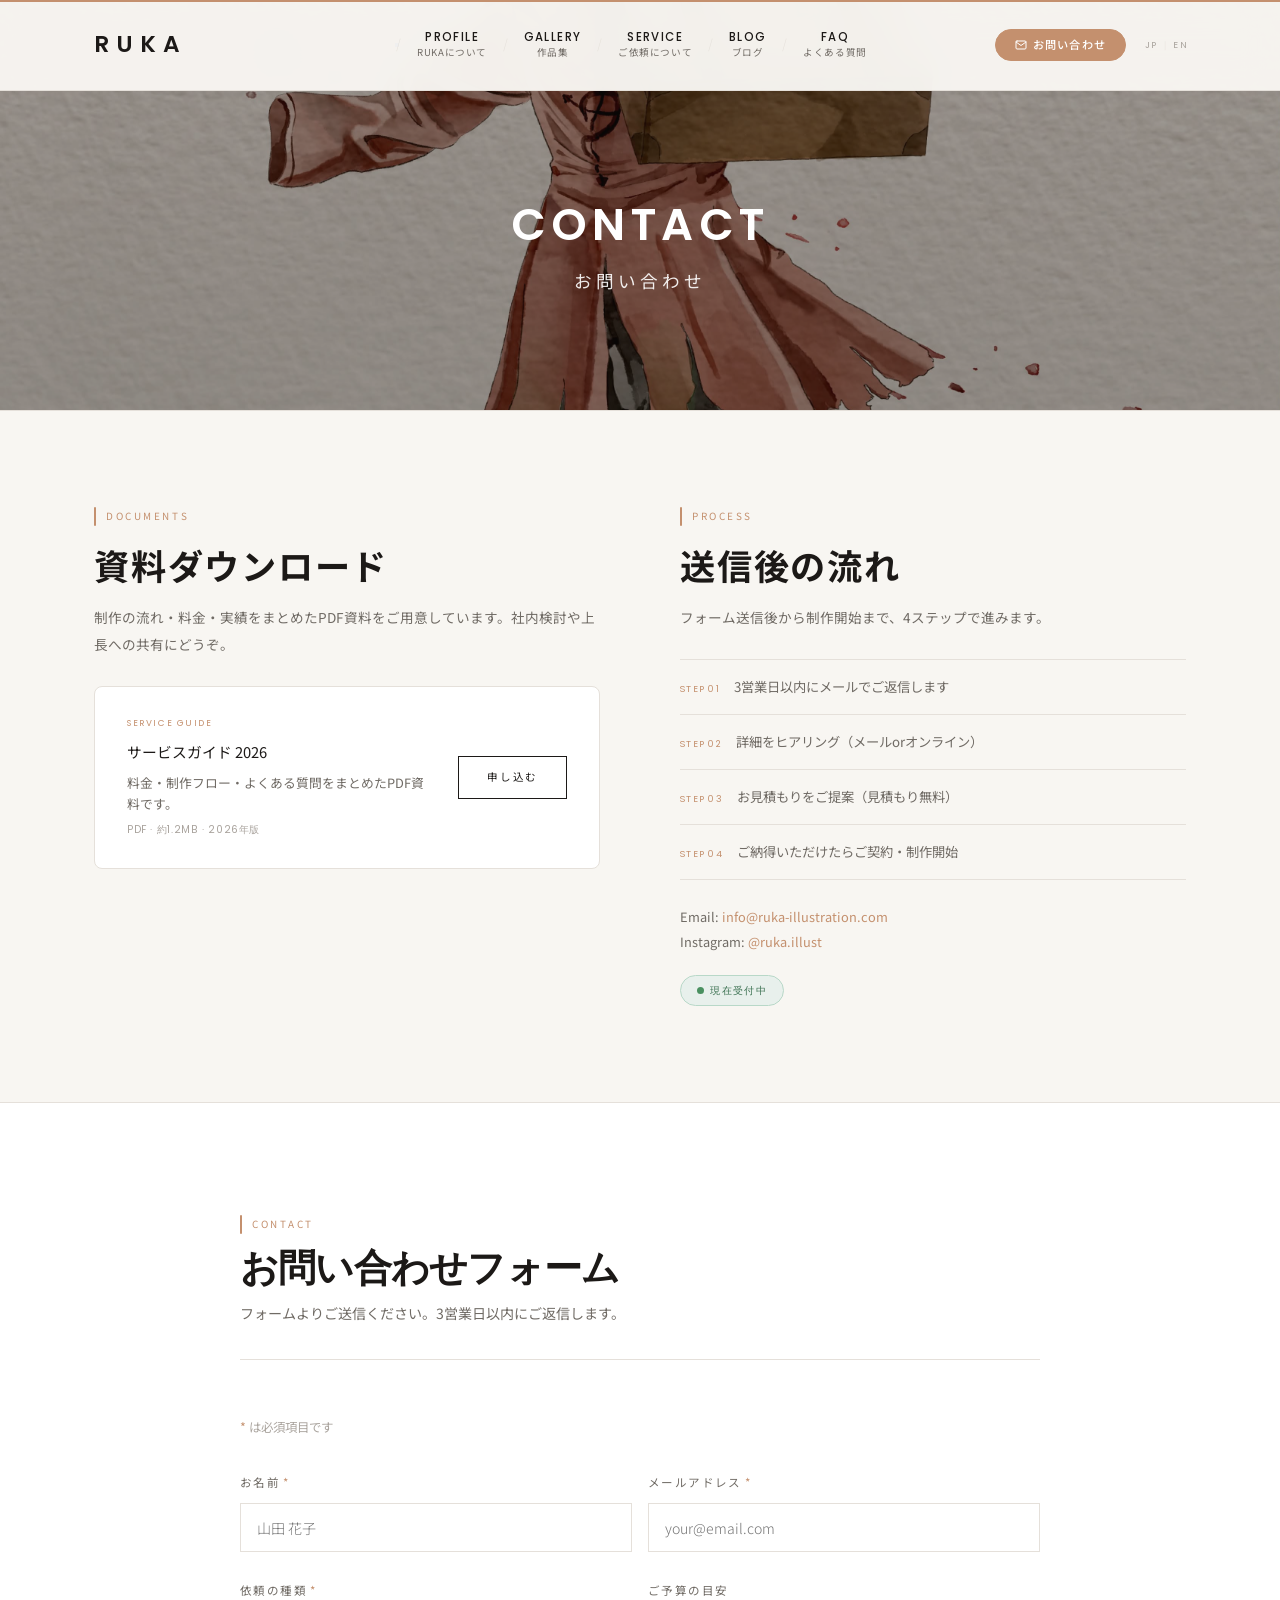
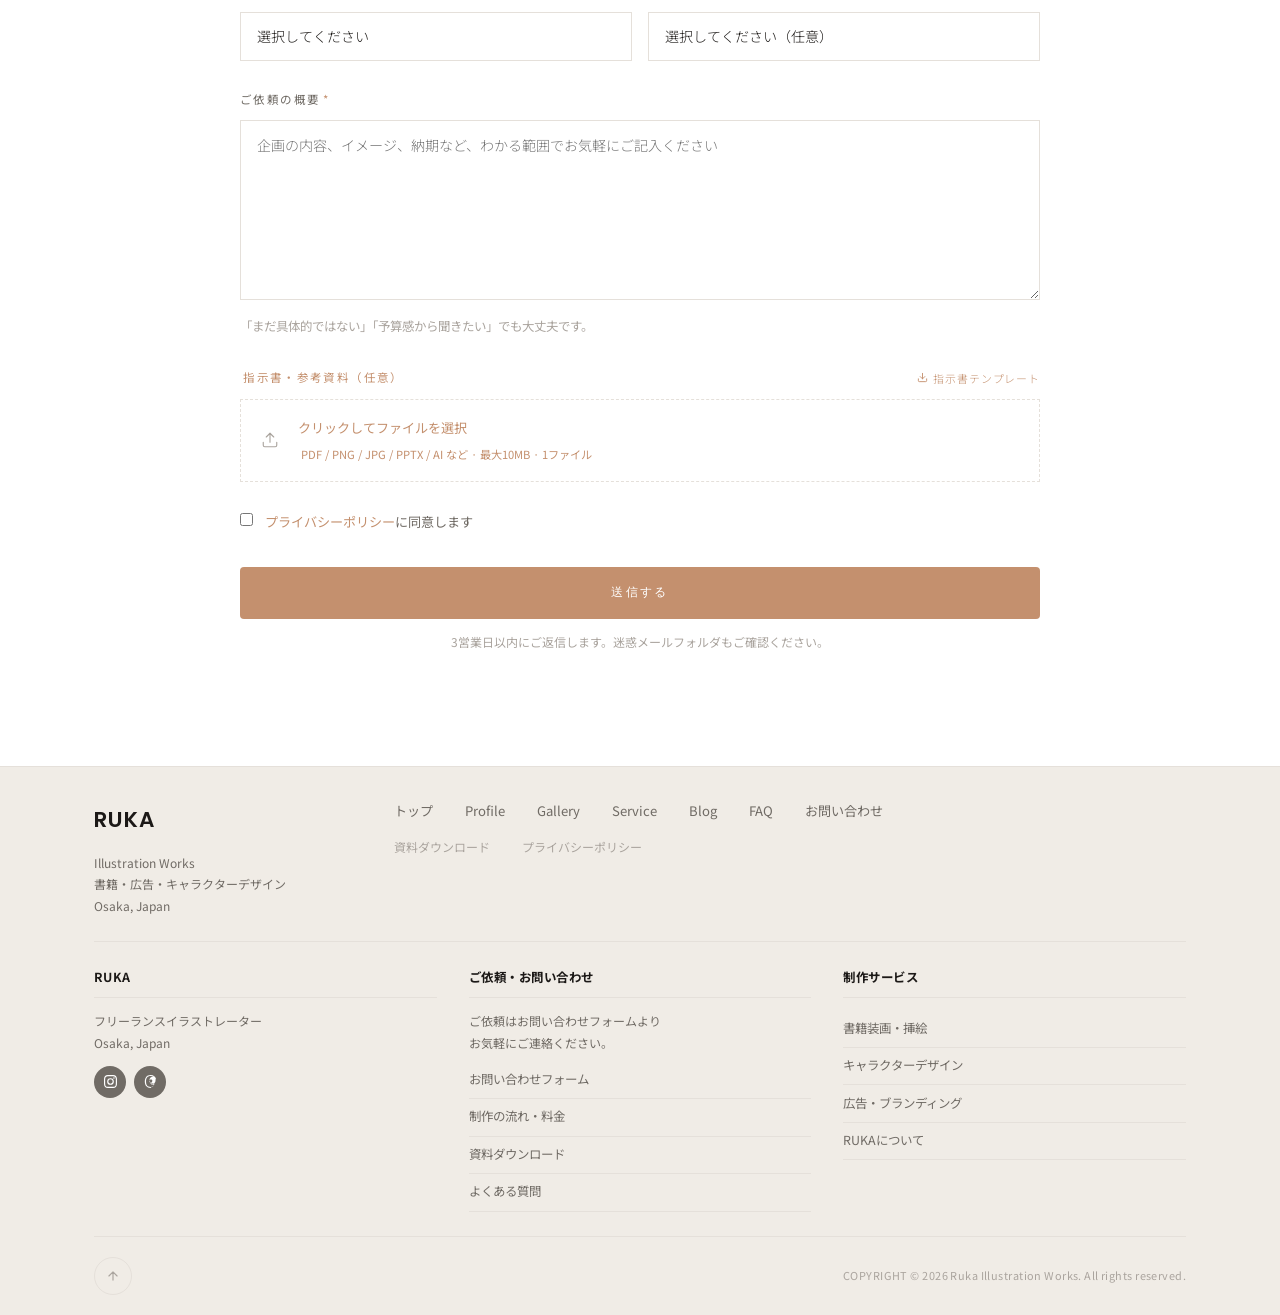
==== contact.html @ 796aa5f4 "first commit" ====
<!DOCTYPE html>
<html lang="ja">
<head>
  <meta charset="UTF-8">
  <meta name="viewport" content="width=device-width, initial-scale=1.0">
  <title>Contact — RUKA Illustration Works</title>
  <link rel="stylesheet" href="style.css">
  <style>
    /* ── Design flowthrough ── */
    .sec-deco-title {
      font-family: var(--font-ja);
      font-size: clamp(1.5rem, 2.8vw, 2.2rem);
      font-weight: 700;
      letter-spacing: .05em;
      line-height: 1.3;
      margin: .6rem 0 1rem;
    }

    /* ── Mid section ── */
    .contact-sub {
      background: var(--bg-soft);
      padding: 6rem 0;
      border-top: 1px solid var(--border);
      border-bottom: 1px solid var(--border);
    }
    .contact-sub-grid {
      display: grid;
      grid-template-columns: 1fr 1fr;
      gap: 5rem;
    }
    .contact-sub-h2 {
      font-family: 'Poppins', sans-serif;
      font-size: clamp(1.8rem, 3vw, 2.6rem);
      font-weight: 700;
      color: var(--ink);
      line-height: .95;
      letter-spacing: -.02em;
      margin: .6rem 0 1rem;
    }
    .contact-sub-lead { font-size: .85rem; color: var(--ink2); line-height: 2; }

    /* download card */
    .cdl-card {
      border: 1px solid var(--border);
      background: var(--bg);
      padding: 1.75rem 2rem;
      margin-top: 1.75rem;
      display: flex;
      justify-content: space-between;
      align-items: center;
      gap: 2rem;
      border-radius: 8px;
      transition: box-shadow .3s;
    }
    .cdl-card:hover { box-shadow: 0 6px 24px rgba(0,0,0,.06); }
    .cdl-label  { font-family: 'Poppins', sans-serif; font-size: .55rem; letter-spacing: .18em; text-transform: uppercase; color: var(--accent); margin-bottom: .4rem; }
    .cdl-title  { font-size: .92rem; font-weight: 400; color: var(--ink); margin-bottom: .35rem; }
    .cdl-desc   { font-size: .8rem;  color: var(--ink2); line-height: 1.7; }
    .cdl-meta   { font-family: 'Poppins', sans-serif; font-size: .65rem; color: var(--ink3); margin-top: .3rem; letter-spacing: .06em; }

    /* steps */
    .contact-steps { list-style: none; margin-top: 1.75rem; }
    .contact-steps li {
      display: flex;
      align-items: baseline;
      gap: .85rem;
      padding: .9rem 0;
      border-bottom: 1px solid var(--border);
      font-size: .83rem;
      color: var(--ink2);
    }
    .contact-steps li:first-child { border-top: 1px solid var(--border); }
    .cs-step-n {
      font-family: 'Poppins', sans-serif;
      font-size: .58rem;
      letter-spacing: .14em;
      text-transform: uppercase;
      color: var(--accent);
      flex-shrink: 0;
    }
    .contact-sub-info { font-size: .8rem; color: var(--ink2); line-height: 2; margin-top: 1.5rem; }
    .contact-sub-info a { color: var(--accent); }

    /* status badge */
    .status-open {
      display: inline-flex;
      align-items: center;
      gap: .4rem;
      font-family: 'Poppins', sans-serif;
      font-size: .6rem;
      letter-spacing: .14em;
      text-transform: uppercase;
      padding: .35rem 1rem;
      background: #e8f0ec;
      color: #3a7050;
      border: 1px solid #b8d8c8;
      border-radius: 2rem;
      margin-top: 1.25rem;
    }
    .status-dot {
      width: 7px; height: 7px; border-radius: 50%;
      background: #4a9060; animation: pulse 2s infinite;
    }
    @keyframes pulse { 0%,100% { opacity: 1; } 50% { opacity: .4; } }

    /* ── Form section ── */
    .sec-contact { padding: 7rem 0; }
    .contact-form-head {
      margin: 0 auto 3.5rem;
      padding-bottom: 2rem;
      border-bottom: 1px solid var(--border);
      max-width: 800px;
    }
    .contact-form-head h2 {
      font-family: 'Poppins', sans-serif;
      font-size: clamp(1.8rem, 3vw, 2.6rem);
      font-weight: 700;
      letter-spacing: -.02em;
      line-height: .95;
      margin: .6rem 0 .75rem;
    }
    .contact-form-head p { font-size: .88rem; color: var(--ink2); line-height: 2; }
    .contact-form-body   { max-width: 800px; margin: 0 auto; }

    /* form section dividers */
    .form-section-head {
      display: flex;
      align-items: baseline;
      gap: 1rem;
      margin: 3rem 0 2rem;
      padding-bottom: .75rem;
      border-bottom: 1px solid var(--border);
    }
    .form-section-head:first-of-type { margin-top: 0; }
    .form-section-num   { font-family: 'Poppins', sans-serif; font-size: 1.4rem; font-weight: 700; color: var(--border); line-height: 1; letter-spacing: -.02em; }
    .form-section-title { font-size: .88rem; font-weight: 400; color: var(--ink); }

    /* checkboxes */
    .form-checks { display: flex; flex-direction: column; gap: .5rem; margin-top: .25rem; }
    .form-check-item {
      display: flex; align-items: center; gap: .65rem;
      font-size: .85rem; color: var(--ink2); cursor: pointer;
    }
    .form-check-item input { accent-color: var(--accent); cursor: pointer; flex-shrink: 0; }

    /* input + suffix */
    .input-with-suffix { display: flex; align-items: center; gap: .75rem; }
    .input-with-suffix input { flex: 1; }
    .suffix { font-size: .85rem; color: var(--ink2); flex-shrink: 0; }

    /* agreement box */
    .form-agreement {
      border: 1px solid var(--border);
      background: var(--bg-soft);
      border-radius: 8px;
      padding: 1.75rem 2rem;
      font-size: .83rem;
      color: var(--ink2);
      line-height: 2;
      margin-bottom: 1.5rem;
    }
    .form-agreement p + p { margin-top: .75rem; }
    .form-agreement strong { color: var(--ink); font-weight: 400; }
    .form-agreement a { color: var(--accent); text-decoration: underline; }
    .form-agreement hr { border: none; border-top: 1px solid var(--border); margin: 1.25rem 0; }

    /* form controls */
    .form-hint { font-size: .78rem; color: var(--ink3); margin-bottom: 2rem; }
    .form-hint span { color: var(--accent); }
    .form-row { display: grid; grid-template-columns: 1fr 1fr; gap: 1rem; }
    .form-check {
      display: flex; align-items: flex-start; gap: .75rem;
      font-size: .82rem; color: var(--ink2); margin-bottom: 2rem;
    }
    .form-check input { margin-top: 3px; accent-color: var(--accent); cursor: pointer; }
    .form-check a { color: var(--accent); }
    .submit-btn {
      width: 100%; padding: 1.1rem;
      background: var(--accent); color: #fff;
      border: none; font-family: 'Poppins', sans-serif;
      font-size: .72rem; letter-spacing: .2em;
      text-transform: uppercase; cursor: pointer;
      border-radius: 4px;
      transition: background .2s;
    }
    .submit-btn:hover { background: var(--accent-dk); }
    .submit-note { text-align: center; font-size: .75rem; color: var(--ink3); margin-top: .75rem; }

    /* file upload */
    .form-group .file-upload-zone {
      display: flex;
      flex-direction: row;
      align-items: center;
      gap: 1rem;
      border: 1.5px dashed var(--border);
      padding: 1rem 1.25rem;
      cursor: pointer;
      transition: border-color .2s, background .2s;
      font-size: .82rem;
      letter-spacing: 0;
      text-transform: none;
      color: var(--ink2);
      margin-bottom: 0;
    }
    .form-group .file-upload-zone:hover { border-color: var(--accent); background: var(--accent-bg); }
    .file-upload-zone svg { color: var(--ink3); flex-shrink: 0; transition: color .2s; }
    .form-group .file-upload-zone:hover svg { color: var(--accent); }
    .file-upload-zone strong { color: var(--accent); font-weight: 400; }
    .file-upload-zone-text { display: flex; flex-direction: column; gap: .2rem; }
    .file-upload-hint { font-size: .7rem; color: var(--ink3); }
    .file-upload-name { font-size: .75rem; color: var(--ink2); margin-top: .4rem; display: none; padding-left: .25rem; }
    .success-msg {
      display: none; margin-top: 1.5rem; padding: 2rem;
      background: #e8f0ec; border: 1px solid #b8d8c8;
      color: #3a6a50; font-size: .9rem; text-align: center; line-height: 1.9;
    }
    .success-msg strong { display: block; font-size: 1.05rem; margin-bottom: .5rem; }

    @media (max-width: 900px) {
      .contact-sub-grid { grid-template-columns: 1fr; gap: 4rem; }
    }
    @media (max-width: 560px) {
      .form-row  { grid-template-columns: 1fr; }
      .cdl-card  { flex-direction: column; align-items: flex-start; }
    }

    /* ── Confirm Modal ── */
    .confirm-overlay {
      display: none;
      position: fixed;
      inset: 0;
      background: rgba(28,25,23,.6);
      z-index: 500;
      backdrop-filter: blur(4px);
      -webkit-backdrop-filter: blur(4px);
      align-items: center;
      justify-content: center;
      padding: 1.5rem;
    }
    .confirm-overlay.open { display: flex; }
    .confirm-modal {
      background: var(--bg);
      max-width: 520px;
      width: 100%;
      border-radius: 10px;
      padding: 2.5rem;
      max-height: 90vh;
      overflow-y: auto;
    }
    .confirm-modal-eyebrow {
      font-family: 'Poppins', sans-serif;
      font-size: .55rem;
      letter-spacing: .2em;
      text-transform: uppercase;
      color: var(--accent);
      display: block;
      margin-bottom: .4rem;
    }
    .confirm-modal-title {
      font-size: 1.1rem;
      font-weight: 600;
      color: var(--ink);
      margin-bottom: 1.5rem;
      padding-bottom: 1.25rem;
      border-bottom: 1px solid var(--border);
    }
    .confirm-rows { list-style: none; margin-bottom: 2rem; }
    .confirm-row {
      display: grid;
      grid-template-columns: 110px 1fr;
      gap: 1rem;
      padding: .7rem 0;
      border-bottom: 1px solid var(--border);
      font-size: .83rem;
    }
    .confirm-row:first-child { border-top: 1px solid var(--border); }
    .confirm-row-label { color: var(--ink3); font-size: .72rem; padding-top: .1rem; }
    .confirm-row-value { color: var(--ink); line-height: 1.75; word-break: break-all; }
    .confirm-btns { display: grid; grid-template-columns: 1fr 2fr; gap: .75rem; }
    .confirm-btn-back {
      padding: .9rem;
      border: 1px solid var(--border);
      background: transparent;
      font-family: 'Poppins', sans-serif;
      font-size: .65rem;
      letter-spacing: .14em;
      text-transform: uppercase;
      color: var(--ink2);
      cursor: pointer;
      border-radius: 4px;
      transition: border-color .2s, color .2s;
    }
    .confirm-btn-back:hover { border-color: var(--ink); color: var(--ink); }
    .confirm-btn-send {
      padding: .9rem;
      background: var(--accent);
      border: none;
      font-family: 'Poppins', sans-serif;
      font-size: .65rem;
      letter-spacing: .2em;
      text-transform: uppercase;
      color: #fff;
      cursor: pointer;
      border-radius: 4px;
      transition: background .2s;
    }
    .confirm-btn-send:hover { background: var(--accent-dk); }
  </style>
</head>
<body>

<header>
  <div class="wrap">
    <a href="index.html" class="logo">RUKA</a>
    <nav id="nav">
      <a href="profile.html"><span class="nav-en">Profile</span><span class="nav-ja">RUKAについて</span></a>
      <a href="gallery.html"><span class="nav-en">Gallery</span><span class="nav-ja">作品集</span></a>
      <a href="service.html"><span class="nav-en">Service</span><span class="nav-ja">ご依頼について</span></a>
      <a href="news.html"><span class="nav-en">Blog</span><span class="nav-ja">ブログ</span></a>
      <a href="faq.html"><span class="nav-en">FAQ</span><span class="nav-ja">よくある質問</span></a>
      <div class="nav-lang">
        <button class="lang-sw-btn" data-lang="ja">JP</button>
        <span class="lang-sw-sep">|</span>
        <button class="lang-sw-btn" data-lang="en">EN</button>
      </div>
      <div class="nav-cta-wrap">
        <a href="contact.html" class="header-cta-btn header-cta-btn--fill"><svg width="14" height="14" viewBox="0 0 24 24" fill="none" stroke="currentColor" stroke-width="2" stroke-linecap="round" stroke-linejoin="round"><path d="M4 4h16c1.1 0 2 .9 2 2v12c0 1.1-.9 2-2 2H4c-1.1 0-2-.9-2-2V6c0-1.1.9-2 2-2z"/><polyline points="22,6 12,13 2,6"/></svg>お問い合わせ</a>
      </div>
    </nav>
    <div class="header-cta">
      <a href="contact.html" class="header-cta-btn header-cta-btn--fill"><svg width="12" height="12" viewBox="0 0 24 24" fill="none" stroke="currentColor" stroke-width="2" stroke-linecap="round" stroke-linejoin="round"><path d="M4 4h16c1.1 0 2 .9 2 2v12c0 1.1-.9 2-2 2H4c-1.1 0-2-.9-2-2V6c0-1.1.9-2 2-2z"/><polyline points="22,6 12,13 2,6"/></svg>お問い合わせ</a>
    </div>
    <div class="lang-sw">
      <button class="lang-sw-btn" data-lang="ja">JP</button>
      <span class="lang-sw-sep">|</span>
      <button class="lang-sw-btn" data-lang="en">EN</button>
    </div>
    <button class="menu-btn" id="menuBtn" aria-label="メニューを開く">
      <span></span><span></span><span></span>
    </button>
  </div>
</header>

<div class="page-hero">
  <img class="page-hero-bg" src="images/hagaren.jpg" alt="">
  <div class="wrap">
    <h1 class="mv-en">Contact</h1>
    <p class="mv-ja">お問い合わせ</p>
  </div>
</div>


<!-- Dark: Download + Steps -->
<section class="contact-sub">
  <div class="wrap">
    <div class="contact-sub-grid">

      <div>
        <span class="eyebrow">Documents</span>
        <h2 class="sec-deco-title">資料ダウンロード</h2>
        <p class="contact-sub-lead">制作の流れ・料金・実績をまとめたPDF資料をご用意しています。社内検討や上長への共有にどうぞ。</p>
        <div class="cdl-card">
          <div>
            <p class="cdl-label">Service Guide</p>
            <p class="cdl-title">サービスガイド 2026</p>
            <p class="cdl-desc">料金・制作フロー・よくある質問をまとめたPDF資料です。</p>
            <p class="cdl-meta">PDF · 約1.2MB · 2026年版</p>
          </div>
          <a href="download.html" class="btn btn-sm" style="white-space:nowrap;flex-shrink:0;">申し込む</a>
        </div>
      </div>

      <div>
        <span class="eyebrow">Process</span>
        <h2 class="sec-deco-title">送信後の流れ</h2>
        <p class="contact-sub-lead">フォーム送信後から制作開始まで、4ステップで進みます。</p>
        <ul class="contact-steps">
          <li><span class="cs-step-n">Step 01</span>3営業日以内にメールでご返信します</li>
          <li><span class="cs-step-n">Step 02</span>詳細をヒアリング（メールorオンライン）</li>
          <li><span class="cs-step-n">Step 03</span>お見積もりをご提案（見積もり無料）</li>
          <li><span class="cs-step-n">Step 04</span>ご納得いただけたらご契約・制作開始</li>
        </ul>
        <p class="contact-sub-info">
          Email: <a href="mailto:info@ruka-illustration.com">info@ruka-illustration.com</a><br>
          Instagram: <a href="#">@ruka.illust</a>
        </p>
        <span class="status-open"><span class="status-dot"></span>現在受付中</span>
      </div>

    </div>
  </div>
</section>

<!-- Form -->
<section class="sec-contact" id="contact-form">
  <div class="wrap">
    <div class="contact-form-head">
      <span class="eyebrow">Contact</span>
      <h2 class="sec-deco-title">お問い合わせフォーム</h2>
      <p>フォームよりご送信ください。3営業日以内にご返信します。</p>
    </div>
    <form id="contactForm" class="contact-form-body">

      <p class="form-hint"><span>*</span> は必須項目です</p>

      <div class="form-row">
        <div class="form-group">
          <label>お名前<span>*</span></label>
          <input type="text" placeholder="山田 花子" required>
        </div>
        <div class="form-group">
          <label>メールアドレス<span>*</span></label>
          <input type="email" placeholder="your@email.com" required>
        </div>
      </div>

      <div class="form-row">
        <div class="form-group">
          <label>依頼の種類<span>*</span></label>
          <select required>
            <option value="">選択してください</option>
            <option>書籍装画・挿絵</option>
            <option>キャラクターデザイン</option>
            <option>広告・ブランディングイラスト</option>
            <option>Webイラスト・バナー</option>
            <option>パッケージ・グッズ</option>
            <option>その他・まだ決まっていない</option>
          </select>
        </div>
        <div class="form-group">
          <label>ご予算の目安</label>
          <select>
            <option value="">選択してください（任意）</option>
            <option>3万円未満</option>
            <option>3〜5万円</option>
            <option>5〜10万円</option>
            <option>10〜30万円</option>
            <option>30万円以上</option>
            <option>未定・相談したい</option>
          </select>
        </div>
      </div>

      <div class="form-group">
        <label>ご依頼の概要<span>*</span></label>
        <textarea placeholder="企画の内容、イメージ、納期など、わかる範囲でお気軽にご記入ください" required style="min-height:180px;"></textarea>
        <p class="form-note">「まだ具体的ではない」「予算感から聞きたい」でも大丈夫です。</p>
      </div>

      <div class="form-group">
        <label style="display:flex;align-items:center;justify-content:space-between;gap:1rem;">
          <span>指示書・参考資料（任意）</span>
          <a href="#" style="font-size:.68rem;letter-spacing:.08em;color:var(--accent);text-transform:none;font-weight:300;white-space:nowrap;display:flex;align-items:center;gap:.3rem;">
            <svg width="11" height="11" viewBox="0 0 24 24" fill="none" stroke="currentColor" stroke-width="2" stroke-linecap="round" stroke-linejoin="round"><path d="M21 15v4a2 2 0 0 1-2 2H5a2 2 0 0 1-2-2v-4"/><polyline points="7 10 12 15 17 10"/><line x1="12" y1="15" x2="12" y2="3"/></svg>
            指示書テンプレート
          </a>
        </label>
        <label class="file-upload-zone" for="fileUpload">
          <svg width="18" height="18" viewBox="0 0 24 24" fill="none" stroke="currentColor" stroke-width="1.5" stroke-linecap="round" stroke-linejoin="round">
            <path d="M21 15v4a2 2 0 0 1-2 2H5a2 2 0 0 1-2-2v-4"/>
            <polyline points="17 8 12 3 7 8"/>
            <line x1="12" y1="3" x2="12" y2="15"/>
          </svg>
          <span class="file-upload-zone-text">
            <strong>クリックしてファイルを選択</strong>
            <span class="file-upload-hint">PDF / PNG / JPG / PPTX / AI など · 最大10MB · 1ファイル</span>
          </span>
          <input type="file" id="fileUpload" accept=".pdf,.png,.jpg,.jpeg,.pptx,.ppt,.docx,.doc,.ai,.zip" style="display:none;">
        </label>
        <p class="file-upload-name" id="fileUploadName"></p>
      </div>

      <div class="form-check">
        <input type="checkbox" id="agree" required>
        <label for="agree"><a href="privacy.html">プライバシーポリシー</a>に同意します</label>
      </div>

      <button type="submit" class="submit-btn">送信する</button>
      <p class="submit-note">3営業日以内にご返信します。迷惑メールフォルダもご確認ください。</p>

      <div class="success-msg" id="successMsg">
        <strong>お問い合わせありがとうございます！</strong>
        3営業日以内にご登録のメールアドレスへご返信いたします。<br>
        <span style="font-size:.78rem;color:#4a8060;">しばらくしても届かない場合は、迷惑メールフォルダをご確認ください。</span>
      </div>
    </form>
  </div>
</section>

<div class="confirm-overlay" id="confirmOverlay">
  <div class="confirm-modal">
    <span class="confirm-modal-eyebrow">Confirmation</span>
    <h3 class="confirm-modal-title">送信内容のご確認</h3>
    <ul class="confirm-rows">
      <li class="confirm-row"><span class="confirm-row-label">お名前</span><span class="confirm-row-value" id="cf-name"></span></li>
      <li class="confirm-row"><span class="confirm-row-label">メールアドレス</span><span class="confirm-row-value" id="cf-email"></span></li>
      <li class="confirm-row"><span class="confirm-row-label">依頼の種類</span><span class="confirm-row-value" id="cf-type"></span></li>
      <li class="confirm-row"><span class="confirm-row-label">ご予算</span><span class="confirm-row-value" id="cf-budget"></span></li>
      <li class="confirm-row"><span class="confirm-row-label">ご依頼の概要</span><span class="confirm-row-value" id="cf-message"></span></li>
      <li class="confirm-row"><span class="confirm-row-label">添付ファイル</span><span class="confirm-row-value" id="cf-file"></span></li>
    </ul>
    <div class="confirm-btns">
      <button class="confirm-btn-back" id="confirmBack">修正する</button>
      <button class="confirm-btn-send" id="confirmSend">この内容で送信する</button>
    </div>
  </div>
</div>

<footer>
  <div class="wrap">

    <div class="ft-top">
      <div>
        <a href="index.html" class="ft-logo-link">RUKA</a>
        <p class="ft-tagline">Illustration Works<br>書籍・広告・キャラクターデザイン<br>Osaka, Japan</p>
      </div>
      <div>
        <div class="ft-nav-links">
          <a href="index.html">トップ</a>
          <a href="profile.html">Profile</a>
          <a href="gallery.html">Gallery</a>
          <a href="service.html">Service</a>
          <a href="news.html">Blog</a>
          <a href="faq.html">FAQ</a>
          <a href="contact.html">お問い合わせ</a>
        </div>
        <div class="ft-sub-links">
          <a href="download.html">資料ダウンロード</a>
          <a href="privacy.html">プライバシーポリシー</a>
        </div>
      </div>
    </div>

    <hr class="ft-sep">

    <div class="ft-cols">

      <div>
        <p class="ft-col-name">RUKA</p>
        <p class="ft-col-info">フリーランスイラストレーター<br>Osaka, Japan</p>
        <div class="ft-sns-row">
          <a href="https://www.instagram.com/imagen_luca?igsh=OGRra2x5NGVub3J4&utm_source=qr" class="ft-sns-icon" aria-label="Instagram" target="_blank" rel="noopener"><svg width="13" height="13" viewBox="0 0 24 24" fill="currentColor"><path d="M12 2.163c3.204 0 3.584.012 4.85.07 3.252.148 4.771 1.691 4.919 4.919.058 1.265.069 1.645.069 4.849 0 3.205-.012 3.584-.069 4.849-.149 3.225-1.664 4.771-4.919 4.919-1.266.058-1.644.07-4.85.07-3.204 0-3.584-.012-4.849-.07-3.26-.149-4.771-1.699-4.919-4.92-.058-1.265-.07-1.644-.07-4.849 0-3.204.013-3.583.07-4.849.149-3.227 1.664-4.771 4.919-4.919 1.266-.057 1.645-.069 4.849-.069zM12 0C8.741 0 8.333.014 7.053.072 2.695.272.273 2.69.073 7.052.014 8.333 0 8.741 0 12c0 3.259.014 3.668.072 4.948.2 4.358 2.618 6.78 6.98 6.98C8.333 23.986 8.741 24 12 24c3.259 0 3.668-.014 4.948-.072 4.354-.2 6.782-2.618 6.979-6.98.059-1.28.073-1.689.073-4.948 0-3.259-.014-3.667-.072-4.947-.196-4.354-2.617-6.78-6.979-6.98C15.668.014 15.259 0 12 0zm0 5.838a6.162 6.162 0 1 0 0 12.324 6.162 6.162 0 0 0 0-12.324zM12 16a4 4 0 1 1 0-8 4 4 0 0 1 0 8zm6.406-11.845a1.44 1.44 0 1 0 0 2.881 1.44 1.44 0 0 0 0-2.881z"/></svg></a>
          <a href="https://www.threads.com/@imagen_luca?igshid=NTc4MTIwNjQ2YQ==" class="ft-sns-icon" aria-label="Threads" target="_blank" rel="noopener"><svg width="13" height="13" viewBox="0 0 24 24" fill="currentColor"><path d="M12.186 24h-.007c-3.581-.024-6.334-1.205-8.184-3.509C2.35 18.44 1.5 15.586 1.472 12.01v-.017c.03-3.579.879-6.43 2.525-8.482C5.845 1.205 8.6.024 12.18 0h.014c2.746.02 5.043.725 6.826 2.098 1.702 1.31 2.807 3.171 3.288 5.529l-2.498.368c-.79-3.971-3.277-5.996-7.617-6.006-2.915.015-5.084.925-6.45 2.706C4.48 6.094 3.76 8.499 3.737 11.99c.024 3.494.745 5.9 2.006 7.299 1.367 1.782 3.537 2.69 6.455 2.706 2.668-.012 4.52-.707 5.62-2.113.813-1.026 1.254-2.537 1.314-4.494a9.856 9.856 0 0 1-.65.032c-3.46 0-6.16-1.165-7.495-3.108-.753-1.08-1.057-2.4-.884-3.82.196-1.614.94-3.01 2.074-3.926 1.09-.882 2.483-1.297 4.044-1.2 1.877.12 3.34.965 4.22 2.398.69 1.124.99 2.635.89 4.494l-.005.091c-.042.966-.227 1.845-.555 2.62-.47 1.115-1.218 1.944-2.218 2.46-.56.29-1.17.467-1.82.525l-.022.002c-.172.015-.345.022-.52.022-1.71 0-3.234-.593-4.41-1.715.126 1.04.44 1.838.95 2.367.655.693 1.674 1.038 3.029 1.026.65-.006 1.22-.094 1.7-.26l.826 2.334c-.764.27-1.637.42-2.597.432zm.314-10.065c.144.023.285.034.42.034.51 0 .952-.152 1.316-.452.508-.419.837-1.068.978-1.932.101-.621.094-1.214-.022-1.715-.181-.779-.61-1.315-1.274-1.592a3.226 3.226 0 0 0-1.093-.196c-.85 0-1.567.275-2.076.796-.508.52-.793 1.265-.848 2.21-.06 1.003.184 1.828.706 2.39.484.52 1.197.813 2.057.857l-.164-.4z"/></svg></a>
        </div>
      </div>

      <div>
        <p class="ft-col-name">ご依頼・お問い合わせ</p>
        <p class="ft-col-info">ご依頼はお問い合わせフォームより<br>お気軽にご連絡ください。</p>
        <ul class="ft-col-links">
          <li><a href="contact.html">お問い合わせフォーム</a></li>
          <li><a href="service.html">制作の流れ・料金</a></li>
          <li><a href="download.html">資料ダウンロード</a></li>
          <li><a href="faq.html">よくある質問</a></li>
        </ul>
      </div>

      <div>
        <p class="ft-col-name">制作サービス</p>
        <ul class="ft-col-links">
          <li><a href="gallery.html">書籍装画・挿絵</a></li>
          <li><a href="gallery.html">キャラクターデザイン</a></li>
          <li><a href="gallery.html">広告・ブランディング</a></li>
          <li><a href="profile.html">RUKAについて</a></li>
        </ul>
      </div>

    </div>

    <div class="ft-bar">
      <a href="#" class="ft-back-top" aria-label="ページトップへ">
        <svg width="14" height="14" viewBox="0 0 24 24" fill="none" stroke="currentColor" stroke-width="2" stroke-linecap="round" stroke-linejoin="round"><path d="M12 19V5M5 12l7-7 7 7"/></svg>
      </a>
      <p class="ft-copy">COPYRIGHT © 2026 Ruka Illustration Works. All rights reserved.</p>
    </div>

  </div>
</footer>

<script>
  const btn = document.getElementById('menuBtn');
  const nav = document.getElementById('nav');
  const overlay = document.createElement('div');
  overlay.className = 'nav-overlay';
  document.body.appendChild(overlay);
  const closeBtn = document.createElement('button');
  closeBtn.className = 'nav-close-btn';
  closeBtn.setAttribute('aria-label', 'メニューを閉じる');
  closeBtn.innerHTML = '<span></span><span></span>';
  nav.prepend(closeBtn);
  function closeMenu() {
    btn.classList.remove('open');
    nav.classList.remove('open');
    overlay.classList.remove('open');
    document.body.style.overflow = '';
  }
  btn.addEventListener('click', () => {
    const isOpen = nav.classList.toggle('open');
    btn.classList.toggle('open', isOpen);
    overlay.classList.toggle('open', isOpen);
    document.body.style.overflow = isOpen ? 'hidden' : '';
  });
  overlay.addEventListener('click', closeMenu);
  closeBtn.addEventListener('click', closeMenu);


  // Scroll animation
  (function(){
    const SELS = [
      '.eyebrow', '.section-title', '.s-head',
      '.contact-sub-h2', '.work-cat', '.work-title', '.work-meta-row',
      '.works-grid > *', '.pickup-grid > *', '.latest-grid > *', '.posts-grid > *',
      '.visual-sub-grid > *', '.visual-main',
      '.card', '.blog-card', '.ex-card', '.cdl-card', '.pg-card', '.pg-card',
      '.step',
      'details',
      '.contact-sub-grid > div',
      '.contact-steps', '.contact-form-head', '.contact-form-body',
      '.detail-body section', '.data-table',
      '.ft-grid', '.cta-band', '.cta-inline',
      '.pagination-grid > *',
      '.sidebar-sec',
      '.faq-toc', '.faq-cat',
      '.featured-card', '.featured-body',
      '.about-photo', '.philosophy-grid', '.career-item',
      '.stats-strip', '.price-row', '.dl-card',
      '.blog-layout > *', '.blog-sidebar > *'
    ].join(',');
    const all = Array.from(document.querySelectorAll(SELS));
    const els = all.filter(el => !el.closest('.hero-full, .page-hero, .hero-scroll, .header-cta, header, .lang-sw'));
    els.forEach(el => el.classList.add('anim'));
    const io = new IntersectionObserver(entries => {
      entries.forEach(e => {
        if (e.isIntersecting) { e.target.classList.add('anim-in'); io.unobserve(e.target); }
      });
    }, { threshold: 0.07 });
    els.forEach(el => io.observe(el));
  })();

  document.getElementById('fileUpload').addEventListener('change', function() {
    const el = document.getElementById('fileUploadName');
    el.textContent = this.files[0] ? '選択済み: ' + this.files[0].name : '';
    el.style.display = this.files[0] ? 'block' : 'none';
  });

  // Confirmation modal
  (function() {
    const form     = document.getElementById('contactForm');
    const overlay  = document.getElementById('confirmOverlay');
    const btnBack  = document.getElementById('confirmBack');
    const btnSend  = document.getElementById('confirmSend');

    form.addEventListener('submit', function(e) {
      e.preventDefault();
      if (!form.checkValidity()) { form.reportValidity(); return; }

      const selects  = form.querySelectorAll('select');
      const name     = form.querySelector('input[type="text"]').value;
      const email    = form.querySelector('input[type="email"]').value;
      const type     = selects[0].value;
      const budget   = selects[1].value || '未記入';
      const message  = form.querySelector('textarea').value;
      const file     = form.querySelector('#fileUpload').files[0];

      document.getElementById('cf-name').textContent    = name;
      document.getElementById('cf-email').textContent   = email;
      document.getElementById('cf-type').textContent    = type;
      document.getElementById('cf-budget').textContent  = budget;
      document.getElementById('cf-message').textContent = message;
      document.getElementById('cf-file').textContent    = file ? file.name : 'なし';

      overlay.classList.add('open');
      document.body.style.overflow = 'hidden';
    });

    btnBack.addEventListener('click', function() {
      overlay.classList.remove('open');
      document.body.style.overflow = '';
    });

    btnSend.addEventListener('click', function() {
      overlay.classList.remove('open');
      document.body.style.overflow = '';
      const msg = document.getElementById('successMsg');
      msg.style.display = 'block';
      form.reset();
      document.getElementById('fileUploadName').style.display = 'none';
      msg.scrollIntoView({ behavior: 'smooth', block: 'nearest' });
    });
  })();
</script>
</body>
</html>
---- style.css ----
@import url('https://fonts.googleapis.com/css2?family=Cormorant+Garamond:ital,wght@0,300;0,400;1,300;1,400&family=Noto+Sans+JP:wght@300;400&family=Noto+Serif+JP:wght@300;400&family=Poppins:wght@500;600&display=swap');

:root {
  --bg:         #ffffff;
  --bg-soft:    #f8f6f2;
  --bg-muted:   #f0ece6;
  --border:     #e5e0da;
  --ink:        #1c1917;
  --ink2:       #706b65;
  --ink3:       #aaa49e;
  --accent:     #c4906e;
  --accent-dk:  #a87858;
  --accent-bg:  #f5ebe3;
  --font-en:        'Cormorant Garamond', Georgia, serif;
  --font-ja:        'Noto Sans JP', sans-serif;
  --font-ja-serif:  'Noto Serif JP', 'Yu Mincho', 'Hiragino Mincho Pro', serif;
  --max:        1140px;
  --hh:         90px;
}

*, *::before, *::after { box-sizing: border-box; margin: 0; padding: 0; }
html { scroll-behavior: smooth; }
body {
  background: var(--bg);
  color: var(--ink);
  font-family: var(--font-ja);
  font-weight: 400;
  font-size: 15px;
  line-height: 1.9;
}
a { color: inherit; text-decoration: none; }
img { max-width: 100%; display: block; }

/* ── LAYOUT ─────────────────────────────── */
.wrap { max-width: var(--max); margin: 0 auto; padding: 0 1.5rem; }

/* ── HEADER ─────────────────────────────── */
header {
  position: fixed;
  inset: 0 0 auto;
  z-index: 200;
  background: rgba(248,246,242,.97);
  backdrop-filter: blur(16px);
  -webkit-backdrop-filter: blur(16px);
  box-shadow: 0 1px 0 var(--border);
}
header::before {
  content: '';
  position: absolute;
  top: 0; left: 0; right: 0;
  height: 2px;
  background: var(--accent);
}
header .wrap {
  display: flex;
  align-items: center;
  justify-content: center;
  height: var(--hh);
  position: relative;
}
.logo {
  font-family: 'Poppins', sans-serif;
  font-size: 1.45rem;
  font-weight: 600;
  letter-spacing: 0.3em;
  text-transform: uppercase;
  line-height: 1;
  position: absolute;
  left: 1.5rem;
  color: var(--ink);
  transition: opacity .2s;
}
.logo:hover { opacity: .7; }
.logo small {
  display: block;
  font-size: 0.55rem;
  letter-spacing: 0.22em;
  color: var(--accent);
  font-weight: 400;
  margin-top: 6px;
  text-transform: uppercase;
}
/* ── HEADER CTA ─────────────────────────── */
.header-cta {
  position: absolute;
  right: calc(1rem + 68px);
  display: flex;
  align-items: center;
  gap: .5rem;
}
.header-cta-btn {
  display: flex;
  align-items: center;
  gap: .4rem;
  padding: .55rem 1.2rem;
  border-radius: 2rem;
  font-size: .7rem;
  letter-spacing: .1em;
  font-weight: 500;
  white-space: nowrap;
  transition: background .2s, color .2s, border-color .2s;
  line-height: 1;
}
.header-cta-btn--outline {
  border: 1px solid var(--border);
  color: var(--ink2);
  background: transparent;
}
.header-cta-btn--outline:hover { border-color: var(--accent); color: var(--accent); }
.header-cta-btn--fill {
  background: var(--accent);
  color: #fff;
  border: 1px solid var(--accent);
}
.header-cta-btn--fill:hover { background: var(--accent-dk); border-color: var(--accent-dk); }
.header-cta-btn svg { flex-shrink: 0; }

/* Language switcher */
.lang-sw {
  position: absolute;
  right: 1rem;
  display: flex;
  align-items: center;
  gap: 0;
}
.lang-sw-btn {
  background: none;
  border: none;
  cursor: pointer;
  font-family: 'Poppins', sans-serif;
  font-size: .58rem;
  letter-spacing: .14em;
  color: var(--ink3);
  padding: .3rem .38rem;
  line-height: 1;
  transition: color .2s;
  position: relative;
}
.lang-sw-btn::after {
  content: '';
  position: absolute;
  bottom: .1rem;
  left: .38rem;
  right: .38rem;
  height: 1px;
  background: var(--accent);
  transform: scaleX(0);
  transition: transform .25s;
}
.lang-sw-btn.active { color: var(--ink); }
.lang-sw-btn.active::after { transform: scaleX(1); }
.lang-sw-btn:hover { color: var(--ink2); }
.lang-sw-sep { font-size: .5rem; color: var(--border); user-select: none; padding: 0 .05rem; }

nav { display: flex; gap: 0; align-items: center; }
nav a {
  display: flex;
  flex-direction: column;
  align-items: center;
  gap: .28rem;
  padding: 0 1.15rem;
  position: relative;
  transition: color .2s;
}
/* slash separator */
nav a::before {
  content: '/';
  position: absolute;
  left: 0;
  top: 50%;
  transform: translate(-50%, -50%);
  color: var(--border);
  font-family: var(--font-en);
  font-size: .9rem;
  font-weight: 300;
  pointer-events: none;
}
nav > a:first-child::before { display: none; }
nav a:last-child { padding-right: 2.5rem; }
nav a::after { display: none; }
.nav-en {
  font-family: 'Poppins', sans-serif;
  font-size: .72rem;
  letter-spacing: .12em;
  text-transform: uppercase;
  color: var(--ink);
  font-weight: 500;
  line-height: 1;
  white-space: nowrap;
  transition: color .2s;
}
.nav-ja {
  font-size: .6rem;
  letter-spacing: .06em;
  color: var(--ink2);
  font-weight: 400;
  line-height: 1;
  white-space: nowrap;
  transition: color .2s;
}
nav a:hover .nav-en,
nav a:hover .nav-ja { color: var(--accent); }
nav a.active .nav-en { color: var(--ink); }
nav a.active .nav-ja { color: var(--accent); }

.menu-btn {
  display: none;
  flex-direction: column;
  justify-content: center;
  gap: 5px;
  background: none;
  border: none;
  cursor: pointer;
  padding: 6px;
  width: 34px;
}
.menu-btn span {
  display: block;
  width: 100%;
  height: 1px;
  background: var(--ink);
  transition: transform .3s, opacity .3s;
}
.menu-btn.open span:nth-child(1) { transform: translateY(6px) rotate(45deg); }
.menu-btn.open span:nth-child(2) { opacity: 0; }
.menu-btn.open span:nth-child(3) { transform: translateY(-6px) rotate(-45deg); }

/* ── FOOTER ─────────────────────────────── */
footer {
  background: var(--bg-muted);
  border-top: 1px solid var(--border);
  padding: 2rem 0 0;
}
/* ── top row: logo | nav ── */
.ft-top {
  display: grid;
  grid-template-columns: 220px 1fr;
  gap: 5rem;
  align-items: start;
  padding-bottom: 1.5rem;
}
.ft-logo-link {
  font-family: 'Poppins', sans-serif;
  font-weight: 600;
  font-size: 1.35rem;
  letter-spacing: .04em;
  color: var(--ink);
  text-decoration: none;
  display: block;
  margin-bottom: .75rem;
}
.ft-tagline {
  font-size: .75rem;
  color: var(--ink2);
  line-height: 1.8;
}
.ft-nav-links {
  display: flex;
  flex-wrap: wrap;
  gap: .4rem 2rem;
  margin-bottom: .75rem;
}
.ft-nav-links a {
  font-size: .82rem;
  color: var(--ink2);
  text-decoration: none;
  transition: color .2s;
}
.ft-nav-links a:hover { color: var(--ink); }
.ft-sub-links {
  display: flex;
  flex-wrap: wrap;
  gap: .4rem 2rem;
}
.ft-sub-links a {
  font-size: .75rem;
  color: var(--ink3);
  text-decoration: none;
  transition: color .2s;
}
.ft-sub-links a:hover { color: var(--ink2); }
/* ── separator ── */
.ft-sep {
  border: none;
  border-top: 1px solid var(--border);
  margin: 0 0 1.5rem;
}
/* ── 3-column info ── */
.ft-cols {
  display: grid;
  grid-template-columns: repeat(3, 1fr);
  gap: 2rem;
  padding-bottom: 1.5rem;
}
.ft-col-name {
  font-size: .78rem;
  font-weight: 700;
  color: var(--ink);
  padding-bottom: .5rem;
  border-bottom: 1px solid var(--border);
  margin-bottom: .75rem;
  letter-spacing: .04em;
}
.ft-col-info {
  font-size: .75rem;
  color: var(--ink2);
  line-height: 1.8;
  margin-bottom: .5rem;
}
.ft-col-links { list-style: none; }
.ft-col-links li { border-bottom: 1px solid var(--border); }
.ft-col-links a {
  display: block;
  padding: .4rem 0;
  font-size: .78rem;
  color: var(--ink2);
  text-decoration: none;
  transition: color .2s, padding-left .15s;
}
.ft-col-links a:hover { color: var(--ink); padding-left: .3rem; }
/* ── SNS ── */
.ft-sns-row { display: flex; gap: .5rem; margin-top: .75rem; }
.ft-sns-icon {
  width: 32px; height: 32px;
  border-radius: 50%;
  background: var(--ink2);
  color: #fff;
  display: grid;
  place-items: center;
  transition: background .2s;
  flex-shrink: 0;
}
.ft-sns-icon:hover { background: var(--ink); }
.ft-sns-icon svg { display: block; }
/* ── bottom bar ── */
.ft-bar {
  border-top: 1px solid var(--border);
  display: flex;
  justify-content: space-between;
  align-items: center;
  padding: 1.25rem 0;
}
.ft-back-top {
  width: 38px; height: 38px;
  border-radius: 50%;
  border: 1px solid var(--border);
  display: grid;
  place-items: center;
  text-decoration: none;
  color: var(--ink3);
  transition: border-color .2s, color .2s;
}
.ft-back-top:hover { border-color: var(--ink2); color: var(--ink2); }
.ft-copy { font-size: .68rem; color: var(--ink3); letter-spacing: .04em; }

/* ── BUTTONS ─────────────────────────────── */
.btn {
  display: inline-block;
  padding: .9rem 2.5rem;
  font-size: .7rem;
  letter-spacing: .16em;
  text-transform: uppercase;
  border: 1px solid var(--ink);
  color: var(--ink);
  background: transparent;
  transition: background .25s, color .25s;
  cursor: pointer;
  font-family: var(--font-ja);
}
.btn:hover       { background: var(--ink); color: #fff; }
.btn-fill        { background: var(--accent); border-color: var(--accent); color: #fff; }
.btn-fill:hover  { background: var(--accent-dk); border-color: var(--accent-dk); }
.btn-white       { border-color: rgba(255,255,255,.3); color: #fff; }
.btn-white:hover { background: #fff; color: var(--ink); }
.btn-sm          { padding: .65rem 1.75rem; font-size: .66rem; }

/* ── LABELS / HEADINGS ───────────────────── */
.eyebrow {
  display: block;
  font-size: .62rem;
  letter-spacing: .26em;
  text-transform: uppercase;
  color: var(--accent);
  margin-bottom: 1rem;
  padding-left: 12px;
  position: relative;
}
.eyebrow::before {
  content: '';
  position: absolute;
  left: 0;
  top: 0;
  width: 2px;
  height: 100%;
  background: currentColor;
  border-radius: 2px;
}
.section-title {
  font-family: var(--font-ja);
  font-size: clamp(1.9rem, 3.2vw, 3.2rem);
  font-weight: 400;
  line-height: 1.4;
  letter-spacing: .04em;
}
.section-title em { font-style: normal; }
.sec-deco-title {
  font-family: 'Poppins', sans-serif;
  font-size: clamp(3rem, 5.5vw, 5.5rem);
  font-weight: 700;
  color: var(--ink);
  line-height: .92;
  letter-spacing: -.03em;
  display: block;
  margin-bottom: .75rem;
}
.link-more {
  display: inline-flex;
  align-items: center;
  gap: .5rem;
  font-family: 'Poppins', sans-serif;
  font-size: .68rem;
  letter-spacing: .14em;
  text-transform: uppercase;
  color: var(--ink);
  text-decoration: none;
  border-bottom: 1px solid var(--ink);
  padding-bottom: .15rem;
  margin-top: 1.75rem;
  transition: color .2s, border-color .2s;
}
.link-more:hover { color: var(--accent); border-color: var(--accent); }
.link-more svg { display: inline-block; transition: transform .2s; }
.link-more:hover svg { transform: translateX(3px); }
.s-head { margin-bottom: 4rem; }
.s-head .section-title {
  padding-bottom: 0;
  position: relative;
}
.s-head .section-title::after { display: none; }
hr { border: none; border-top: 1px solid var(--border); }

/* ── PAGE HERO (inner pages) ─────────────── */
.page-hero {
  padding-top: var(--hh);
  height: calc(var(--hh) + 320px);
  background: #888;
  display: flex;
  align-items: center;
  justify-content: center;
  text-align: center;
  border-bottom: none;
  position: relative;
  overflow: hidden;
}
.page-hero-bg  { display: none; }
img.page-hero-bg {
  display: block;
  position: absolute;
  inset: 0;
  width: 100%;
  height: 100%;
  object-fit: cover;
  object-position: center center;
}
.page-hero:has(img.page-hero-bg)::after {
  display: block;
  content: '';
  position: absolute;
  inset: 0;
  background: rgba(20,16,12,.42);
}
.page-hero::after { display: none; }
.page-hero .wrap {
  position: relative;
  z-index: 1;
  display: flex;
  flex-direction: column;
  align-items: center;
}
/* MV タイトル（英語） */
.mv-en {
  font-family: 'Poppins', sans-serif;
  font-size: clamp(2rem, 3.5vw, 3.5rem);
  font-weight: 600;
  color: #fff;
  letter-spacing: .12em;
  text-transform: uppercase;
  line-height: 1;
}
/* MV サブタイトル（日本語） */
.mv-ja {
  font-size: 1.1rem;
  font-family: var(--font-ja);
  font-weight: 400;
  color: rgba(255,255,255,.9);
  letter-spacing: .22em;
  margin-top: 1rem;
}

/* ── BREADCRUMB ──────────────────────────── */
.breadcrumb { padding: .6rem 0; }
.bc-list {
  display: flex;
  align-items: center;
  gap: .5rem;
  list-style: none;
  font-family: 'Poppins', sans-serif;
  font-size: .65rem;
  letter-spacing: .06em;
  color: var(--ink3);
}
.bc-list li:not(:last-child)::after { content: '/'; margin-left: .5rem; opacity: .5; }
.bc-list a { color: var(--ink3); }
.bc-list a:hover { color: var(--accent); }

/* ── CTA BAND ────────────────────────────── */
.cta-band {
  background: var(--ink);
  padding: 7rem 0;
  text-align: center;
}
.cta-band .eyebrow      { color: var(--accent); }
.cta-band .section-title { color: #fff; margin: .75rem 0 2.5rem; }

/* ── TAGS / FILTER ───────────────────────── */
.tag {
  display: inline-block;
  font-size: .65rem;
  letter-spacing: .1em;
  text-transform: uppercase;
  border: 1px solid var(--border);
  padding: .3rem .85rem;
  color: var(--ink3);
  cursor: pointer;
  transition: border-color .2s, color .2s;
  background: none;
  font-family: var(--font-ja);
}
.tag:hover  { border-color: var(--ink2); color: var(--ink2); }
.tag.active { border-color: var(--ink);  color: var(--ink); }

/* ── CARDS ───────────────────────────────── */
.card {
  overflow: hidden;
  transition: transform .3s, box-shadow .3s;
}
.card:hover {
  transform: translateY(-5px);
  box-shadow: 0 16px 48px rgba(0,0,0,.07);
}

/* ── STEPS ───────────────────────────────── */
.steps { counter-reset: step; display: grid; gap: 0; }
.step  { counter-increment: step; display: grid; grid-template-columns: 56px 1fr; gap: 1.5rem; padding: 2.5rem 0; border-bottom: 1px solid var(--border); align-items: start; }
.step:last-child { border-bottom: none; }
.step-num {
  font-family: var(--font-en);
  font-size: 2.5rem;
  font-weight: 300;
  color: var(--border);
  line-height: 1;
  padding-top: .15rem;
}
.step-body h3 { font-size: .92rem; font-weight: 400; margin-bottom: .4rem; }
.step-body p  { font-size: .85rem; color: var(--ink2); }

/* ── FAQ (details/summary) ───────────────── */
.faq-list { border-top: 1px solid var(--border); }
details { border-bottom: 1px solid var(--border); }
summary {
  list-style: none;
  display: flex;
  justify-content: space-between;
  align-items: center;
  padding: 1.5rem 0;
  cursor: pointer;
  font-size: .9rem;
  font-weight: 400;
  gap: 1rem;
}
summary::-webkit-details-marker { display: none; }
summary::after {
  content: '+';
  font-family: var(--font-en);
  font-size: 1.4rem;
  font-weight: 300;
  color: var(--accent);
  flex-shrink: 0;
  transition: transform .3s;
}
details[open] summary::after { transform: rotate(45deg); }
.faq-ans {
  padding: 0 0 1.75rem;
  font-size: .88rem;
  color: var(--ink2);
  line-height: 2;
  max-width: 640px;
}

/* ── FORM ────────────────────────────────── */
.form-group { margin-bottom: 1.75rem; }
.form-group label {
  display: block;
  font-size: .72rem;
  letter-spacing: .12em;
  text-transform: uppercase;
  color: var(--ink2);
  margin-bottom: .6rem;
}
.form-group label span { color: var(--accent); margin-left: .2rem; }
.form-group input,
.form-group select,
.form-group textarea {
  width: 100%;
  border: 1px solid var(--border);
  background: var(--bg);
  padding: .85rem 1rem;
  font-family: var(--font-ja);
  font-size: .88rem;
  font-weight: 300;
  color: var(--ink);
  outline: none;
  transition: border-color .2s;
  appearance: none;
  -webkit-appearance: none;
}
.form-group input:focus,
.form-group select:focus,
.form-group textarea:focus  { border-color: var(--accent); }
.form-group textarea        { resize: vertical; min-height: 160px; }
.form-note { font-size: .78rem; color: var(--ink3); margin-top: .4rem; }

/* ── INLINE CTA（ページ途中の誘導）─────────── */
.cta-inline {
  display: flex;
  justify-content: space-between;
  align-items: center;
  gap: 2rem;
  background: var(--accent-bg);
  border: 1px solid #e8d5c8;
  padding: 1.75rem 2.5rem;
  margin-top: 3rem;
}
.cta-inline p       { font-size: .88rem; color: var(--ink2); line-height: 1.7; }
.cta-inline p strong{ color: var(--ink); font-weight: 400; }

/* ── STATS STRIP ─────────────────────────── */
.stats-strip {
  border-top: 1px solid var(--border);
  border-bottom: 1px solid var(--border);
  padding: 1.5rem 0;
  background: var(--bg);
}
.stats-strip-inner {
  display: flex;
  gap: 3.5rem;
  flex-wrap: wrap;
}
.stat-s-num   { font-family: var(--font-en); font-size: 1.8rem; font-weight: 300; color: var(--ink); line-height: 1; display: block; }
.stat-s-num em{ font-style: normal; color: var(--accent); }
.stat-s-label { font-size: .7rem; color: var(--ink3); letter-spacing: .1em; margin-top: .25rem; }

/* ── ダミー画像 → 単色グレー（全ページ統一）──── */
.wcard-thumb, .w-thumb, .bcard-thumb,
.post-thumb, .photo-frame, .ex-thumb,
.featured-thumb, .touch-thumb, .about-photo,
.visual-main, .visual-sub, .hero-r {
  background: #888 !important;
}
.wcard-thumb svg, .w-thumb svg, .bcard-thumb svg,
.post-thumb svg, .photo-frame svg, .ex-thumb svg,
.featured-thumb svg, .touch-thumb svg, .about-photo svg,
.visual-main svg, .visual-sub svg, .hero-r svg {
  display: none !important;
}

/* ── SCROLL ANIMATION ────────────────────── */
.anim { opacity: 0; transform: translateY(22px); transition: opacity .65s ease, transform .65s ease; }
.anim.anim-in { opacity: 1; transform: none; }
.anim-delay-1 { transition-delay: .1s; }
.anim-delay-2 { transition-delay: .2s; }
.anim-delay-3 { transition-delay: .3s; }

/* ── RESPONSIVE ──────────────────────────── */
@media (max-width: 960px) {
  .ft-top { grid-template-columns: 1fr; gap: 2rem; }
  .ft-cols { grid-template-columns: 1fr; gap: 2rem; }
  .lang-sw { display: none; }
  .header-cta { right: calc(1.5rem + 44px); }
  .menu-btn {
    display: flex;
    position: absolute;
    right: 1.5rem;
    top: 50%;
    transform: translateY(-50%);
  }
  nav {
    display: flex;
    position: fixed;
    top: 0;
    right: 0;
    width: min(280px, 80vw);
    height: 100dvh;
    background: #fff;
    border-left: 1px solid var(--border);
    flex-direction: column;
    padding: calc(var(--hh) + 2rem) 2rem 2rem;
    gap: 1.5rem;
    align-items: flex-start;
    box-shadow: -8px 0 30px rgba(0,0,0,.08);
    transform: translateX(100%);
    transition: transform .3s cubic-bezier(.4,0,.2,1);
    z-index: 199;
  }
  nav.open { transform: translateX(0); }
  nav a { align-items: flex-start; padding: 0; }
  nav a:last-child { padding-right: 0; }
  nav a::before { display: none; }
  .nav-en { font-size: .82rem; letter-spacing: .08em; }
  .nav-ja { font-size: .68rem; }
  .nav-overlay {
    position: fixed;
    inset: 0;
    background: rgba(0,0,0,.35);
    z-index: 198;
    opacity: 0;
    pointer-events: none;
    transition: opacity .3s;
  }
  .nav-overlay.open { opacity: 1; pointer-events: all; }
  .nav-close-btn {
    position: absolute;
    top: 1.25rem;
    right: 1.25rem;
    width: 32px;
    height: 32px;
    background: none;
    border: none;
    cursor: pointer;
    padding: 4px;
    display: flex;
    align-items: center;
    justify-content: center;
  }
  .nav-close-btn span {
    display: block;
    position: absolute;
    width: 20px;
    height: 1px;
    background: var(--ink);
  }
  .nav-close-btn span:nth-child(1) { transform: rotate(45deg); }
  .nav-close-btn span:nth-child(2) { transform: rotate(-45deg); }
  .header-cta { display: none; }
  .nav-lang {
    display: flex;
    align-items: center;
    margin-top: auto;
    padding-top: 1.5rem;
    border-top: 1px solid var(--border);
    width: 100%;
  }
  .nav-cta-wrap {
    display: block;
    margin-top: .75rem;
    width: 100%;
  }
  nav .nav-cta-wrap a {
    padding: .65rem 1.25rem;
    align-items: center;
    justify-content: center;
    width: 100%;
    font-size: .78rem;
    box-sizing: border-box;
  }
}
.nav-lang { display: none; }
.nav-cta-wrap { display: none; }
@media (max-width: 640px) {
  .cta-inline {
    flex-direction: column;
    align-items: flex-start;
    padding: 1.5rem;
    gap: 1rem;
  }
  .cta-inline .btn { width: 100%; text-align: center; justify-content: center; }
}
@media (max-width: 560px) {
  .wrap   { padding: 0 1.5rem; }
  .ft-bottom { flex-direction: column; gap: .75rem; text-align: center; }
}
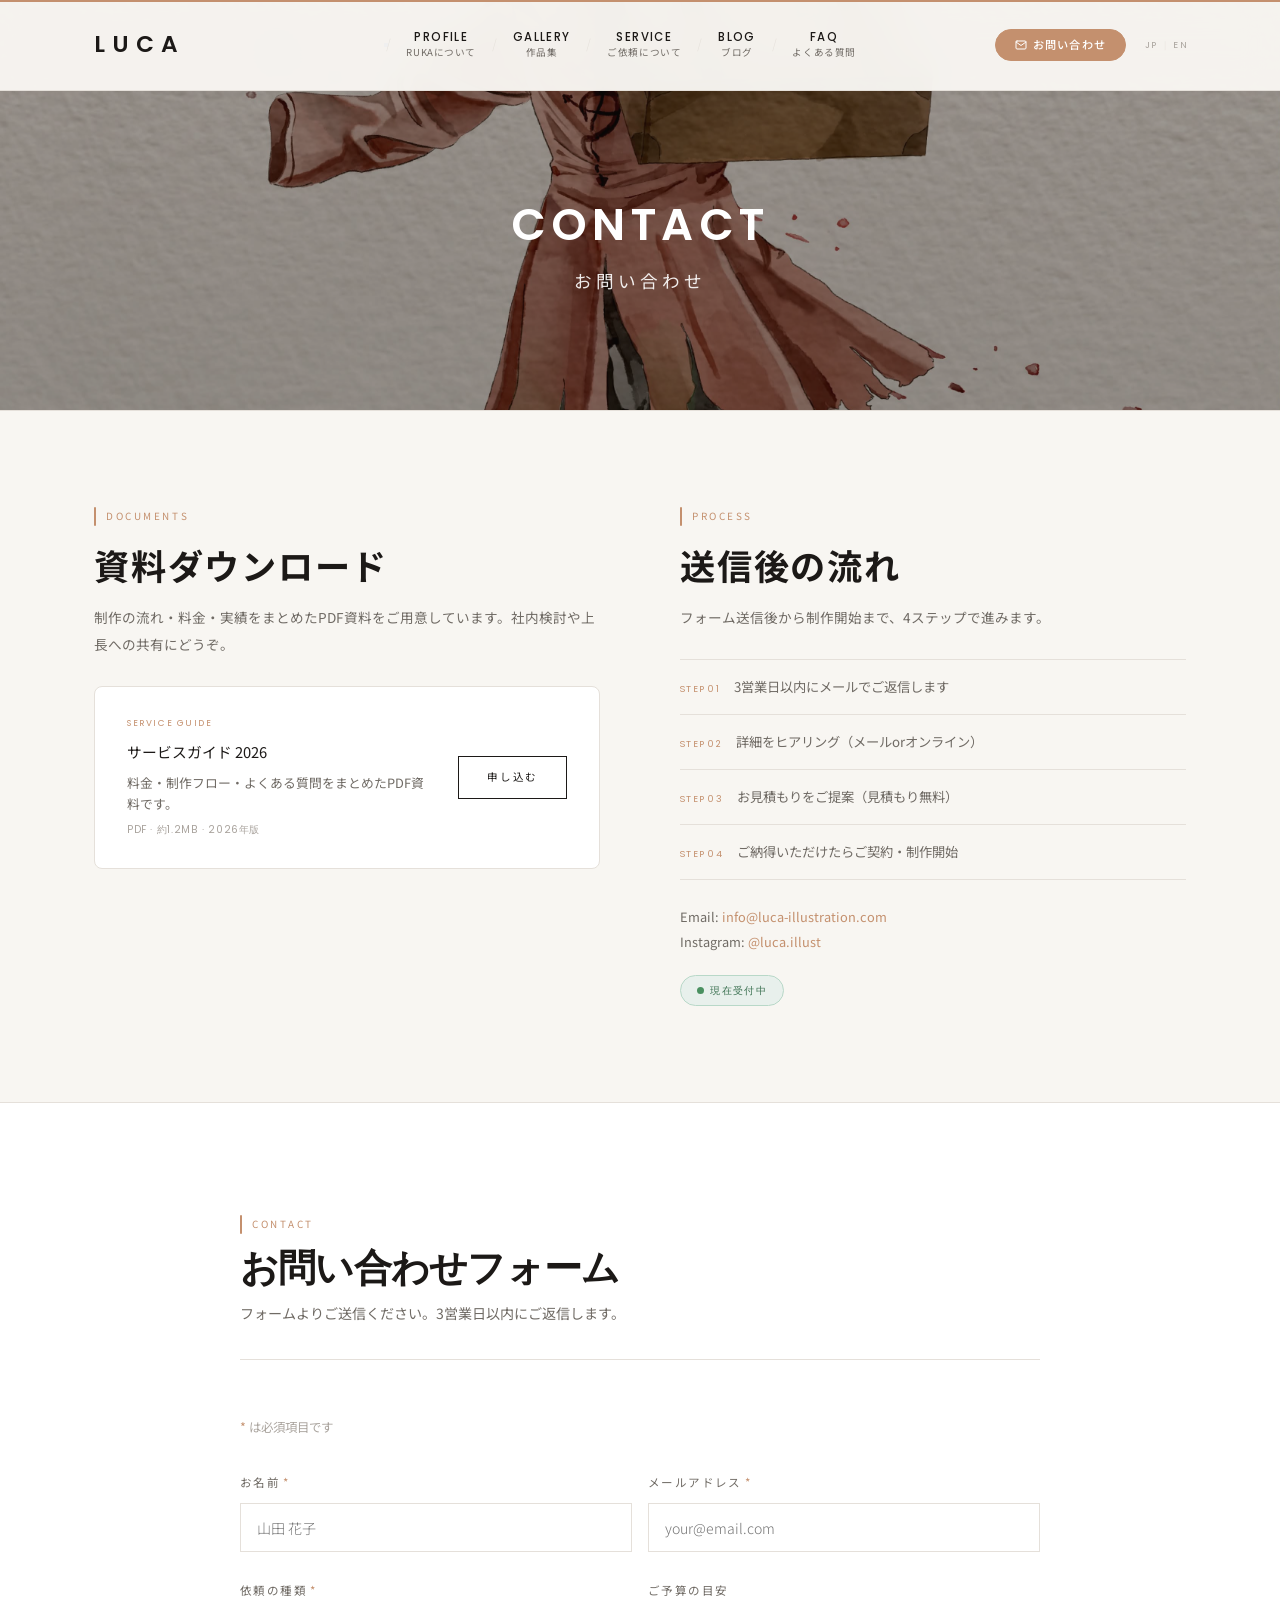
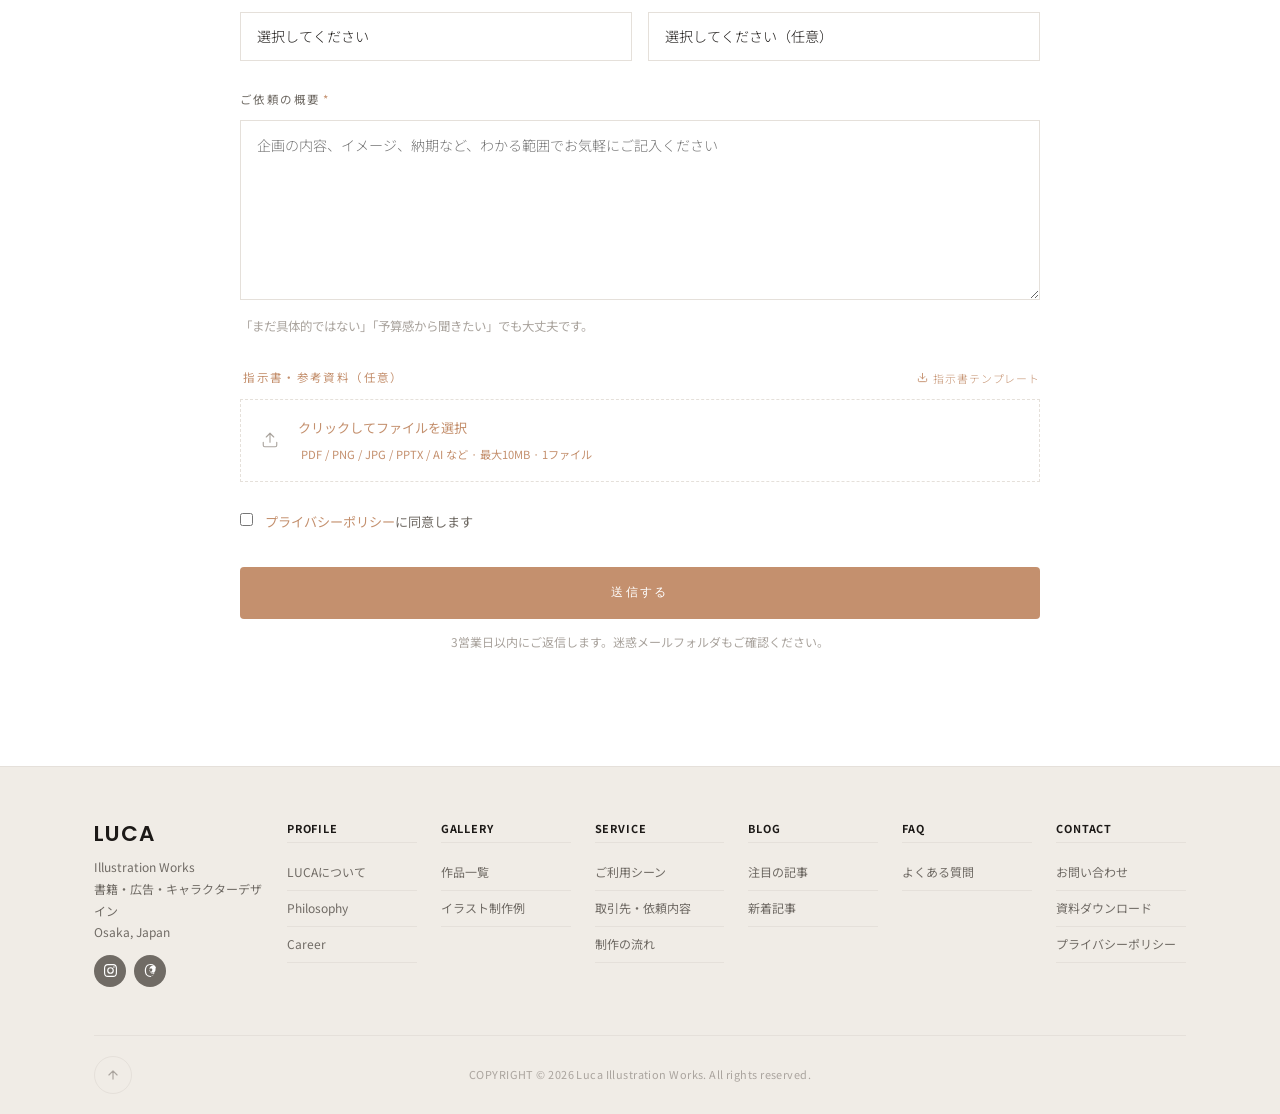
==== commit 9de5e603: "feat: SPナビ改善・LUCA全面リネーム・フッターリデザイン Co-Authored-By: Claude Sonnet 4.6 <noreply@anthropic.com>" ====
--- a/contact.html
+++ b/contact.html
@@ -3,7 +3,7 @@
 <head>
   <meta charset="UTF-8">
   <meta name="viewport" content="width=device-width, initial-scale=1.0">
-  <title>Contact — RUKA Illustration Works</title>
+  <title>Contact — LUCA Illustration Works</title>
   <link rel="stylesheet" href="style.css">
   <style>
     /* ── Design flowthrough ── */
@@ -311,13 +311,61 @@
 
 <header>
   <div class="wrap">
-    <a href="index.html" class="logo">RUKA</a>
+    <a href="/" class="logo">LUCA</a>
     <nav id="nav">
-      <a href="profile.html"><span class="nav-en">Profile</span><span class="nav-ja">RUKAについて</span></a>
-      <a href="gallery.html"><span class="nav-en">Gallery</span><span class="nav-ja">作品集</span></a>
-      <a href="service.html"><span class="nav-en">Service</span><span class="nav-ja">ご依頼について</span></a>
-      <a href="news.html"><span class="nav-en">Blog</span><span class="nav-ja">ブログ</span></a>
-      <a href="faq.html"><span class="nav-en">FAQ</span><span class="nav-ja">よくある質問</span></a>
+
+      <div class="nav-accordion-item">
+        <div class="nav-accordion-head">
+          <a href="profile.html"><span class="nav-en">Profile</span><span class="nav-ja">RUKAについて</span></a>
+          <button class="nav-toggle-btn" aria-expanded="false"><span>+</span></button>
+        </div>
+        <ul class="nav-sub-list">
+          <li><a href="profile.html#about">LUCAについて</a></li>
+          <li><a href="profile.html#philosophy">Philosophy</a></li>
+          <li><a href="profile.html#career">Career</a></li>
+        </ul>
+      </div>
+
+      <div class="nav-accordion-item">
+        <div class="nav-accordion-head">
+          <a href="gallery.html"><span class="nav-en">Gallery</span><span class="nav-ja">作品集</span></a>
+          <button class="nav-toggle-btn" aria-expanded="false"><span>+</span></button>
+        </div>
+        <ul class="nav-sub-list">
+          <li><a href="gallery.html#works">作品一覧</a></li>
+          <li><a href="gallery.html#examples">イラスト制作例</a></li>
+        </ul>
+      </div>
+
+      <div class="nav-accordion-item">
+        <div class="nav-accordion-head">
+          <a href="service.html"><span class="nav-en">Service</span><span class="nav-ja">ご依頼について</span></a>
+          <button class="nav-toggle-btn" aria-expanded="false"><span>+</span></button>
+        </div>
+        <ul class="nav-sub-list">
+          <li><a href="service.html#usecases">ご利用シーン</a></li>
+          <li><a href="service.html#clients">取引先・依頼内容</a></li>
+          <li><a href="service.html#process">制作の流れ</a></li>
+        </ul>
+      </div>
+
+      <div class="nav-accordion-item">
+        <div class="nav-accordion-head">
+          <a href="news.html"><span class="nav-en">Blog</span><span class="nav-ja">ブログ</span></a>
+          <button class="nav-toggle-btn" aria-expanded="false"><span>+</span></button>
+        </div>
+        <ul class="nav-sub-list">
+          <li><a href="news.html#blog">注目の記事</a></li>
+          <li><a href="news.html#latest">新着記事</a></li>
+        </ul>
+      </div>
+
+      <div class="nav-accordion-item nav-accordion-item--direct">
+        <div class="nav-accordion-head">
+          <a href="faq.html"><span class="nav-en">FAQ</span><span class="nav-ja">よくある質問</span></a>
+        </div>
+      </div>
+
       <div class="nav-lang">
         <button class="lang-sw-btn" data-lang="ja">JP</button>
         <span class="lang-sw-sep">|</span>
@@ -325,7 +373,10 @@
       </div>
       <div class="nav-cta-wrap">
         <a href="contact.html" class="header-cta-btn header-cta-btn--fill"><svg width="14" height="14" viewBox="0 0 24 24" fill="none" stroke="currentColor" stroke-width="2" stroke-linecap="round" stroke-linejoin="round"><path d="M4 4h16c1.1 0 2 .9 2 2v12c0 1.1-.9 2-2 2H4c-1.1 0-2-.9-2-2V6c0-1.1.9-2 2-2z"/><polyline points="22,6 12,13 2,6"/></svg>お問い合わせ</a>
-      </div>
+      
+        <a href="download.html" class="header-cta-btn header-cta-btn--outline"><svg width="14" height="14" viewBox="0 0 24 24" fill="none" stroke="currentColor" stroke-width="2" stroke-linecap="round" stroke-linejoin="round"><path d="M21 15v4a2 2 0 0 1-2 2H5a2 2 0 0 1-2-2v-4"/><polyline points="7 10 12 15 17 10"/><line x1="12" y1="15" x2="12" y2="3"/></svg>資料ダウンロード</a>
+      </div>
+
     </nav>
     <div class="header-cta">
       <a href="contact.html" class="header-cta-btn header-cta-btn--fill"><svg width="12" height="12" viewBox="0 0 24 24" fill="none" stroke="currentColor" stroke-width="2" stroke-linecap="round" stroke-linejoin="round"><path d="M4 4h16c1.1 0 2 .9 2 2v12c0 1.1-.9 2-2 2H4c-1.1 0-2-.9-2-2V6c0-1.1.9-2 2-2z"/><polyline points="22,6 12,13 2,6"/></svg>お問い合わせ</a>
@@ -381,8 +432,8 @@
           <li><span class="cs-step-n">Step 04</span>ご納得いただけたらご契約・制作開始</li>
         </ul>
         <p class="contact-sub-info">
-          Email: <a href="mailto:info@ruka-illustration.com">info@ruka-illustration.com</a><br>
-          Instagram: <a href="#">@ruka.illust</a>
+          Email: <a href="mailto:info@luca-illustration.com">info@luca-illustration.com</a><br>
+          Instagram: <a href="#">@luca.illust</a>
         </p>
         <span class="status-open"><span class="status-dot"></span>現在受付中</span>
       </div>
@@ -509,35 +560,11 @@
 <footer>
   <div class="wrap">
 
-    <div class="ft-top">
-      <div>
-        <a href="index.html" class="ft-logo-link">RUKA</a>
+    <div class="ft-sitemap">
+
+      <div class="ft-brand-lead">
+        <a href="/" class="ft-logo-link">LUCA</a>
         <p class="ft-tagline">Illustration Works<br>書籍・広告・キャラクターデザイン<br>Osaka, Japan</p>
-      </div>
-      <div>
-        <div class="ft-nav-links">
-          <a href="index.html">トップ</a>
-          <a href="profile.html">Profile</a>
-          <a href="gallery.html">Gallery</a>
-          <a href="service.html">Service</a>
-          <a href="news.html">Blog</a>
-          <a href="faq.html">FAQ</a>
-          <a href="contact.html">お問い合わせ</a>
-        </div>
-        <div class="ft-sub-links">
-          <a href="download.html">資料ダウンロード</a>
-          <a href="privacy.html">プライバシーポリシー</a>
-        </div>
-      </div>
-    </div>
-
-    <hr class="ft-sep">
-
-    <div class="ft-cols">
-
-      <div>
-        <p class="ft-col-name">RUKA</p>
-        <p class="ft-col-info">フリーランスイラストレーター<br>Osaka, Japan</p>
         <div class="ft-sns-row">
           <a href="https://www.instagram.com/imagen_luca?igsh=OGRra2x5NGVub3J4&utm_source=qr" class="ft-sns-icon" aria-label="Instagram" target="_blank" rel="noopener"><svg width="13" height="13" viewBox="0 0 24 24" fill="currentColor"><path d="M12 2.163c3.204 0 3.584.012 4.85.07 3.252.148 4.771 1.691 4.919 4.919.058 1.265.069 1.645.069 4.849 0 3.205-.012 3.584-.069 4.849-.149 3.225-1.664 4.771-4.919 4.919-1.266.058-1.644.07-4.85.07-3.204 0-3.584-.012-4.849-.07-3.26-.149-4.771-1.699-4.919-4.92-.058-1.265-.07-1.644-.07-4.849 0-3.204.013-3.583.07-4.849.149-3.227 1.664-4.771 4.919-4.919 1.266-.057 1.645-.069 4.849-.069zM12 0C8.741 0 8.333.014 7.053.072 2.695.272.273 2.69.073 7.052.014 8.333 0 8.741 0 12c0 3.259.014 3.668.072 4.948.2 4.358 2.618 6.78 6.98 6.98C8.333 23.986 8.741 24 12 24c3.259 0 3.668-.014 4.948-.072 4.354-.2 6.782-2.618 6.979-6.98.059-1.28.073-1.689.073-4.948 0-3.259-.014-3.667-.072-4.947-.196-4.354-2.617-6.78-6.979-6.98C15.668.014 15.259 0 12 0zm0 5.838a6.162 6.162 0 1 0 0 12.324 6.162 6.162 0 0 0 0-12.324zM12 16a4 4 0 1 1 0-8 4 4 0 0 1 0 8zm6.406-11.845a1.44 1.44 0 1 0 0 2.881 1.44 1.44 0 0 0 0-2.881z"/></svg></a>
           <a href="https://www.threads.com/@imagen_luca?igshid=NTc4MTIwNjQ2YQ==" class="ft-sns-icon" aria-label="Threads" target="_blank" rel="noopener"><svg width="13" height="13" viewBox="0 0 24 24" fill="currentColor"><path d="M12.186 24h-.007c-3.581-.024-6.334-1.205-8.184-3.509C2.35 18.44 1.5 15.586 1.472 12.01v-.017c.03-3.579.879-6.43 2.525-8.482C5.845 1.205 8.6.024 12.18 0h.014c2.746.02 5.043.725 6.826 2.098 1.702 1.31 2.807 3.171 3.288 5.529l-2.498.368c-.79-3.971-3.277-5.996-7.617-6.006-2.915.015-5.084.925-6.45 2.706C4.48 6.094 3.76 8.499 3.737 11.99c.024 3.494.745 5.9 2.006 7.299 1.367 1.782 3.537 2.69 6.455 2.706 2.668-.012 4.52-.707 5.62-2.113.813-1.026 1.254-2.537 1.314-4.494a9.856 9.856 0 0 1-.65.032c-3.46 0-6.16-1.165-7.495-3.108-.753-1.08-1.057-2.4-.884-3.82.196-1.614.94-3.01 2.074-3.926 1.09-.882 2.483-1.297 4.044-1.2 1.877.12 3.34.965 4.22 2.398.69 1.124.99 2.635.89 4.494l-.005.091c-.042.966-.227 1.845-.555 2.62-.47 1.115-1.218 1.944-2.218 2.46-.56.29-1.17.467-1.82.525l-.022.002c-.172.015-.345.022-.52.022-1.71 0-3.234-.593-4.41-1.715.126 1.04.44 1.838.95 2.367.655.693 1.674 1.038 3.029 1.026.65-.006 1.22-.094 1.7-.26l.826 2.334c-.764.27-1.637.42-2.597.432zm.314-10.065c.144.023.285.034.42.034.51 0 .952-.152 1.316-.452.508-.419.837-1.068.978-1.932.101-.621.094-1.214-.022-1.715-.181-.779-.61-1.315-1.274-1.592a3.226 3.226 0 0 0-1.093-.196c-.85 0-1.567.275-2.076.796-.508.52-.793 1.265-.848 2.21-.06 1.003.184 1.828.706 2.39.484.52 1.197.813 2.057.857l-.164-.4z"/></svg></a>
@@ -545,23 +572,52 @@
       </div>
 
       <div>
-        <p class="ft-col-name">ご依頼・お問い合わせ</p>
-        <p class="ft-col-info">ご依頼はお問い合わせフォームより<br>お気軽にご連絡ください。</p>
+        <p class="ft-col-name"><a href="profile.html">Profile</a></p>
         <ul class="ft-col-links">
-          <li><a href="contact.html">お問い合わせフォーム</a></li>
-          <li><a href="service.html">制作の流れ・料金</a></li>
+          <li><a href="profile.html#about">LUCAについて</a></li>
+          <li><a href="profile.html#philosophy">Philosophy</a></li>
+          <li><a href="profile.html#career">Career</a></li>
+        </ul>
+      </div>
+
+      <div>
+        <p class="ft-col-name"><a href="gallery.html">Gallery</a></p>
+        <ul class="ft-col-links">
+          <li><a href="gallery.html#works">作品一覧</a></li>
+          <li><a href="gallery.html#examples">イラスト制作例</a></li>
+        </ul>
+      </div>
+
+      <div>
+        <p class="ft-col-name"><a href="service.html">Service</a></p>
+        <ul class="ft-col-links">
+          <li><a href="service.html#usecases">ご利用シーン</a></li>
+          <li><a href="service.html#clients">取引先・依頼内容</a></li>
+          <li><a href="service.html#process">制作の流れ</a></li>
+        </ul>
+      </div>
+
+      <div>
+        <p class="ft-col-name"><a href="news.html">Blog</a></p>
+        <ul class="ft-col-links">
+          <li><a href="news.html#blog">注目の記事</a></li>
+          <li><a href="news.html#latest">新着記事</a></li>
+        </ul>
+      </div>
+
+      <div>
+        <p class="ft-col-name"><a href="faq.html">FAQ</a></p>
+        <ul class="ft-col-links">
+          <li><a href="faq.html#faq">よくある質問</a></li>
+        </ul>
+      </div>
+
+      <div>
+        <p class="ft-col-name"><a href="contact.html">Contact</a></p>
+        <ul class="ft-col-links">
+          <li><a href="contact.html">お問い合わせ</a></li>
           <li><a href="download.html">資料ダウンロード</a></li>
-          <li><a href="faq.html">よくある質問</a></li>
-        </ul>
-      </div>
-
-      <div>
-        <p class="ft-col-name">制作サービス</p>
-        <ul class="ft-col-links">
-          <li><a href="gallery.html">書籍装画・挿絵</a></li>
-          <li><a href="gallery.html">キャラクターデザイン</a></li>
-          <li><a href="gallery.html">広告・ブランディング</a></li>
-          <li><a href="profile.html">RUKAについて</a></li>
+          <li><a href="privacy.html">プライバシーポリシー</a></li>
         </ul>
       </div>
 
@@ -571,7 +627,7 @@
       <a href="#" class="ft-back-top" aria-label="ページトップへ">
         <svg width="14" height="14" viewBox="0 0 24 24" fill="none" stroke="currentColor" stroke-width="2" stroke-linecap="round" stroke-linejoin="round"><path d="M12 19V5M5 12l7-7 7 7"/></svg>
       </a>
-      <p class="ft-copy">COPYRIGHT © 2026 Ruka Illustration Works. All rights reserved.</p>
+      <p class="ft-copy">COPYRIGHT &copy; 2026 Luca Illustration Works. All rights reserved.</p>
     </div>
 
   </div>
@@ -688,6 +744,22 @@
       msg.scrollIntoView({ behavior: 'smooth', block: 'nearest' });
     });
   })();
+
+  // Accordion nav
+  document.querySelectorAll('.nav-toggle-btn').forEach(function(btn) {
+    btn.addEventListener('click', function() {
+      var item = this.closest('.nav-accordion-item');
+      var sub = item.querySelector('.nav-sub-list');
+      var isOpen = this.getAttribute('aria-expanded') === 'true';
+      if (isOpen) {
+        sub.classList.remove('open');
+        this.setAttribute('aria-expanded', 'false');
+      } else {
+        sub.classList.add('open');
+        this.setAttribute('aria-expanded', 'true');
+      }
+    });
+  });
 </script>
 </body>
 </html>
--- a/style.css
+++ b/style.css
@@ -153,7 +153,10 @@
 .lang-sw-sep { font-size: .5rem; color: var(--border); user-select: none; padding: 0 .05rem; }
 
 nav { display: flex; gap: 0; align-items: center; }
-nav a {
+
+/* アコーディオンアイテム（デスクトップ） */
+.nav-accordion-item { position: relative; }
+.nav-accordion-head > a {
   display: flex;
   flex-direction: column;
   align-items: center;
@@ -161,9 +164,11 @@
   padding: 0 1.15rem;
   position: relative;
   transition: color .2s;
+  text-decoration: none;
+  color: var(--ink);
 }
 /* slash separator */
-nav a::before {
+.nav-accordion-head > a::before {
   content: '/';
   position: absolute;
   left: 0;
@@ -175,9 +180,12 @@
   font-weight: 300;
   pointer-events: none;
 }
-nav > a:first-child::before { display: none; }
-nav a:last-child { padding-right: 2.5rem; }
-nav a::after { display: none; }
+.nav-accordion-item:first-child .nav-accordion-head > a::before { display: none; }
+.nav-accordion-item--direct .nav-accordion-head > a { padding-right: 2.5rem; }
+/* トグルボタン・サブリストはデスクトップ非表示 */
+.nav-toggle-btn { display: none; }
+.nav-sub-list { display: none; }
+
 .nav-en {
   font-family: 'Poppins', sans-serif;
   font-size: .72rem;
@@ -198,10 +206,10 @@
   white-space: nowrap;
   transition: color .2s;
 }
-nav a:hover .nav-en,
-nav a:hover .nav-ja { color: var(--accent); }
-nav a.active .nav-en { color: var(--ink); }
-nav a.active .nav-ja { color: var(--accent); }
+.nav-accordion-head > a:hover .nav-en,
+.nav-accordion-head > a:hover .nav-ja { color: var(--accent); }
+.nav-accordion-head > a.active .nav-en { color: var(--ink); }
+.nav-accordion-head > a.active .nav-ja { color: var(--accent); }
 
 .menu-btn {
   display: none;
@@ -216,33 +224,28 @@
 }
 .menu-btn span {
   display: block;
-  width: 100%;
-  height: 1px;
+  width: 22px;
+  height: 2px;
   background: var(--ink);
-  transition: transform .3s, opacity .3s;
-}
-.menu-btn.open span:nth-child(1) { transform: translateY(6px) rotate(45deg); }
-.menu-btn.open span:nth-child(2) { opacity: 0; }
-.menu-btn.open span:nth-child(3) { transform: translateY(-6px) rotate(-45deg); }
+  border-radius: 2px;
+  transition: transform .35s cubic-bezier(.4,0,.2,1), opacity .25s ease;
+}
+.menu-btn.open span:nth-child(1) { transform: translateY(7px) rotate(45deg); }
+.menu-btn.open span:nth-child(2) { opacity: 0; transform: scaleX(0); }
+.menu-btn.open span:nth-child(3) { transform: translateY(-7px) rotate(-45deg); }
 
 /* ── FOOTER ─────────────────────────────── */
 footer {
   background: var(--bg-muted);
   border-top: 1px solid var(--border);
-  padding: 2rem 0 0;
-}
-/* ── top row: logo | nav ── */
-.ft-top {
-  display: grid;
-  grid-template-columns: 220px 1fr;
-  gap: 5rem;
-  align-items: start;
-  padding-bottom: 1.5rem;
-}
+  padding: 0;
+}
+
 .ft-logo-link {
   font-family: 'Poppins', sans-serif;
   font-weight: 600;
   font-size: 1.35rem;
+  line-height: 1;
   letter-spacing: .04em;
   color: var(--ink);
   text-decoration: none;
@@ -254,53 +257,35 @@
   color: var(--ink2);
   line-height: 1.8;
 }
-.ft-nav-links {
-  display: flex;
-  flex-wrap: wrap;
-  gap: .4rem 2rem;
-  margin-bottom: .75rem;
-}
-.ft-nav-links a {
-  font-size: .82rem;
-  color: var(--ink2);
-  text-decoration: none;
-  transition: color .2s;
-}
-.ft-nav-links a:hover { color: var(--ink); }
-.ft-sub-links {
-  display: flex;
-  flex-wrap: wrap;
-  gap: .4rem 2rem;
-}
-.ft-sub-links a {
-  font-size: .75rem;
-  color: var(--ink3);
-  text-decoration: none;
-  transition: color .2s;
-}
-.ft-sub-links a:hover { color: var(--ink2); }
-/* ── separator ── */
-.ft-sep {
-  border: none;
-  border-top: 1px solid var(--border);
-  margin: 0 0 1.5rem;
-}
-/* ── 3-column info ── */
-.ft-cols {
+
+/* ── サイトマップ（ブランド込み） ── */
+.ft-sitemap {
   display: grid;
-  grid-template-columns: repeat(3, 1fr);
-  gap: 2rem;
-  padding-bottom: 1.5rem;
-}
+  grid-template-columns: 1.3fr repeat(6, 1fr);
+  gap: 1.5rem;
+  padding: 3.5rem 0 3rem;
+  border-bottom: 1px solid var(--border);
+  align-items: start;
+}
+
+/* ── 共通カラムスタイル ── */
 .ft-col-name {
-  font-size: .78rem;
+  font-size: .68rem;
+  line-height: 1;
   font-weight: 700;
   color: var(--ink);
   padding-bottom: .5rem;
   border-bottom: 1px solid var(--border);
   margin-bottom: .75rem;
-  letter-spacing: .04em;
-}
+  letter-spacing: .08em;
+  text-transform: uppercase;
+}
+.ft-col-name a {
+  color: inherit;
+  text-decoration: none;
+  transition: color .2s;
+}
+.ft-col-name a:hover { color: var(--accent); }
 .ft-col-info {
   font-size: .75rem;
   color: var(--ink2);
@@ -311,13 +296,14 @@
 .ft-col-links li { border-bottom: 1px solid var(--border); }
 .ft-col-links a {
   display: block;
-  padding: .4rem 0;
-  font-size: .78rem;
+  padding: .38rem 0;
+  font-size: .75rem;
   color: var(--ink2);
   text-decoration: none;
   transition: color .2s, padding-left .15s;
 }
 .ft-col-links a:hover { color: var(--ink); padding-left: .3rem; }
+
 /* ── SNS ── */
 .ft-sns-row { display: flex; gap: .5rem; margin-top: .75rem; }
 .ft-sns-icon {
@@ -332,13 +318,18 @@
 }
 .ft-sns-icon:hover { background: var(--ink); }
 .ft-sns-icon svg { display: block; }
-/* ── bottom bar ── */
+
+/* ── ボトムバー ── */
 .ft-bar {
-  border-top: 1px solid var(--border);
-  display: flex;
-  justify-content: space-between;
+  display: grid;
+  grid-template-columns: 1fr auto 1fr;
   align-items: center;
   padding: 1.25rem 0;
+}
+.ft-bar-sns {
+  display: flex;
+  gap: .5rem;
+  justify-self: center;
 }
 .ft-back-top {
   width: 38px; height: 38px;
@@ -683,8 +674,16 @@
 
 /* ── RESPONSIVE ──────────────────────────── */
 @media (max-width: 960px) {
-  .ft-top { grid-template-columns: 1fr; gap: 2rem; }
-  .ft-cols { grid-template-columns: 1fr; gap: 2rem; }
+  .ft-sitemap {
+    grid-template-columns: 1fr 1fr;
+    gap: 1.5rem;
+    padding: 2.5rem 0 2rem;
+  }
+  .ft-brand-lead {
+    grid-column: 1 / -1;
+    text-align: center;
+  }
+  .ft-brand-lead .ft-sns-row { justify-content: center; }
   .lang-sw { display: none; }
   .header-cta { right: calc(1.5rem + 44px); }
   .menu-btn {
@@ -697,25 +696,96 @@
   nav {
     display: flex;
     position: fixed;
-    top: 0;
+    top: var(--hh);
     right: 0;
     width: min(280px, 80vw);
-    height: 100dvh;
+    height: calc(100dvh - var(--hh));
     background: #fff;
     border-left: 1px solid var(--border);
+    border-top: 1px solid var(--border);
     flex-direction: column;
-    padding: calc(var(--hh) + 2rem) 2rem 2rem;
-    gap: 1.5rem;
+    padding: 1.25rem 2rem 1.5rem;
+    gap: 0;
     align-items: flex-start;
     box-shadow: -8px 0 30px rgba(0,0,0,.08);
     transform: translateX(100%);
     transition: transform .3s cubic-bezier(.4,0,.2,1);
     z-index: 199;
+    overflow-y: auto;
   }
   nav.open { transform: translateX(0); }
-  nav a { align-items: flex-start; padding: 0; }
-  nav a:last-child { padding-right: 0; }
-  nav a::before { display: none; }
+
+  /* ── アコーディオンナビ（SP） ── */
+  .nav-accordion-item {
+    display: block;
+    width: 100%;
+    border-bottom: 1px solid var(--border);
+  }
+  .nav-accordion-head {
+    display: flex;
+    align-items: center;
+    justify-content: space-between;
+    padding: .75rem 0;
+  }
+  .nav-accordion-head > a {
+    display: flex;
+    flex-direction: column;
+    align-items: flex-start;
+    gap: .25rem;
+    padding: 0;
+  }
+  .nav-accordion-head > a::before { display: none; }
+  .nav-toggle-btn {
+    display: grid;
+    place-items: center;
+    width: 30px; height: 30px;
+    border-radius: 50%;
+    border: 1px solid var(--border);
+    background: none;
+    cursor: pointer;
+    font-family: 'Poppins', sans-serif;
+    font-size: 1rem;
+    font-weight: 400;
+    color: var(--accent);
+    flex-shrink: 0;
+    transition: border-color .2s, background .2s;
+  }
+  .nav-toggle-btn span {
+    display: block;
+    line-height: 1;
+    transition: transform .3s;
+  }
+  .nav-toggle-btn[aria-expanded="true"] {
+    border-color: var(--accent);
+    background: var(--accent-bg);
+  }
+  .nav-toggle-btn[aria-expanded="true"] span {
+    transform: rotate(45deg);
+  }
+  .nav-sub-list {
+    list-style: none;
+    display: block;
+    max-height: 0;
+    overflow: hidden;
+    transition: max-height .35s ease;
+  }
+  .nav-sub-list.open { max-height: 300px; }
+  .nav-sub-list li a {
+    display: block;
+    padding: .45rem 0 .45rem 1rem;
+    font-size: .8rem;
+    color: var(--ink2);
+    text-decoration: none;
+    position: relative;
+    transition: color .2s;
+  }
+  .nav-sub-list li a::before {
+    content: '–';
+    position: absolute;
+    left: 0;
+    color: var(--accent);
+  }
+  .nav-sub-list li a:hover { color: var(--accent); }
   .nav-en { font-size: .82rem; letter-spacing: .08em; }
   .nav-ja { font-size: .68rem; }
   .nav-overlay {
@@ -728,29 +798,7 @@
     transition: opacity .3s;
   }
   .nav-overlay.open { opacity: 1; pointer-events: all; }
-  .nav-close-btn {
-    position: absolute;
-    top: 1.25rem;
-    right: 1.25rem;
-    width: 32px;
-    height: 32px;
-    background: none;
-    border: none;
-    cursor: pointer;
-    padding: 4px;
-    display: flex;
-    align-items: center;
-    justify-content: center;
-  }
-  .nav-close-btn span {
-    display: block;
-    position: absolute;
-    width: 20px;
-    height: 1px;
-    background: var(--ink);
-  }
-  .nav-close-btn span:nth-child(1) { transform: rotate(45deg); }
-  .nav-close-btn span:nth-child(2) { transform: rotate(-45deg); }
+  .nav-close-btn { display: none; }
   .header-cta { display: none; }
   .nav-lang {
     display: flex;
@@ -761,7 +809,9 @@
     width: 100%;
   }
   .nav-cta-wrap {
-    display: block;
+    display: flex;
+    flex-direction: column;
+    gap: .6rem;
     margin-top: .75rem;
     width: 100%;
   }
@@ -775,7 +825,7 @@
   }
 }
 .nav-lang { display: none; }
-.nav-cta-wrap { display: none; }
+@media (min-width: 961px) { .nav-cta-wrap { display: none; } }
 @media (max-width: 640px) {
   .cta-inline {
     flex-direction: column;
@@ -788,4 +838,13 @@
 @media (max-width: 560px) {
   .wrap   { padding: 0 1.5rem; }
   .ft-bottom { flex-direction: column; gap: .75rem; text-align: center; }
-}
+  .ft-sitemap { grid-template-columns: 1fr; }
+  .ft-bar {
+    display: flex;
+    flex-direction: column;
+    align-items: center;
+    gap: .75rem;
+    padding: 1.25rem 0;
+  }
+  .ft-copy { font-size: .64rem; }
+}
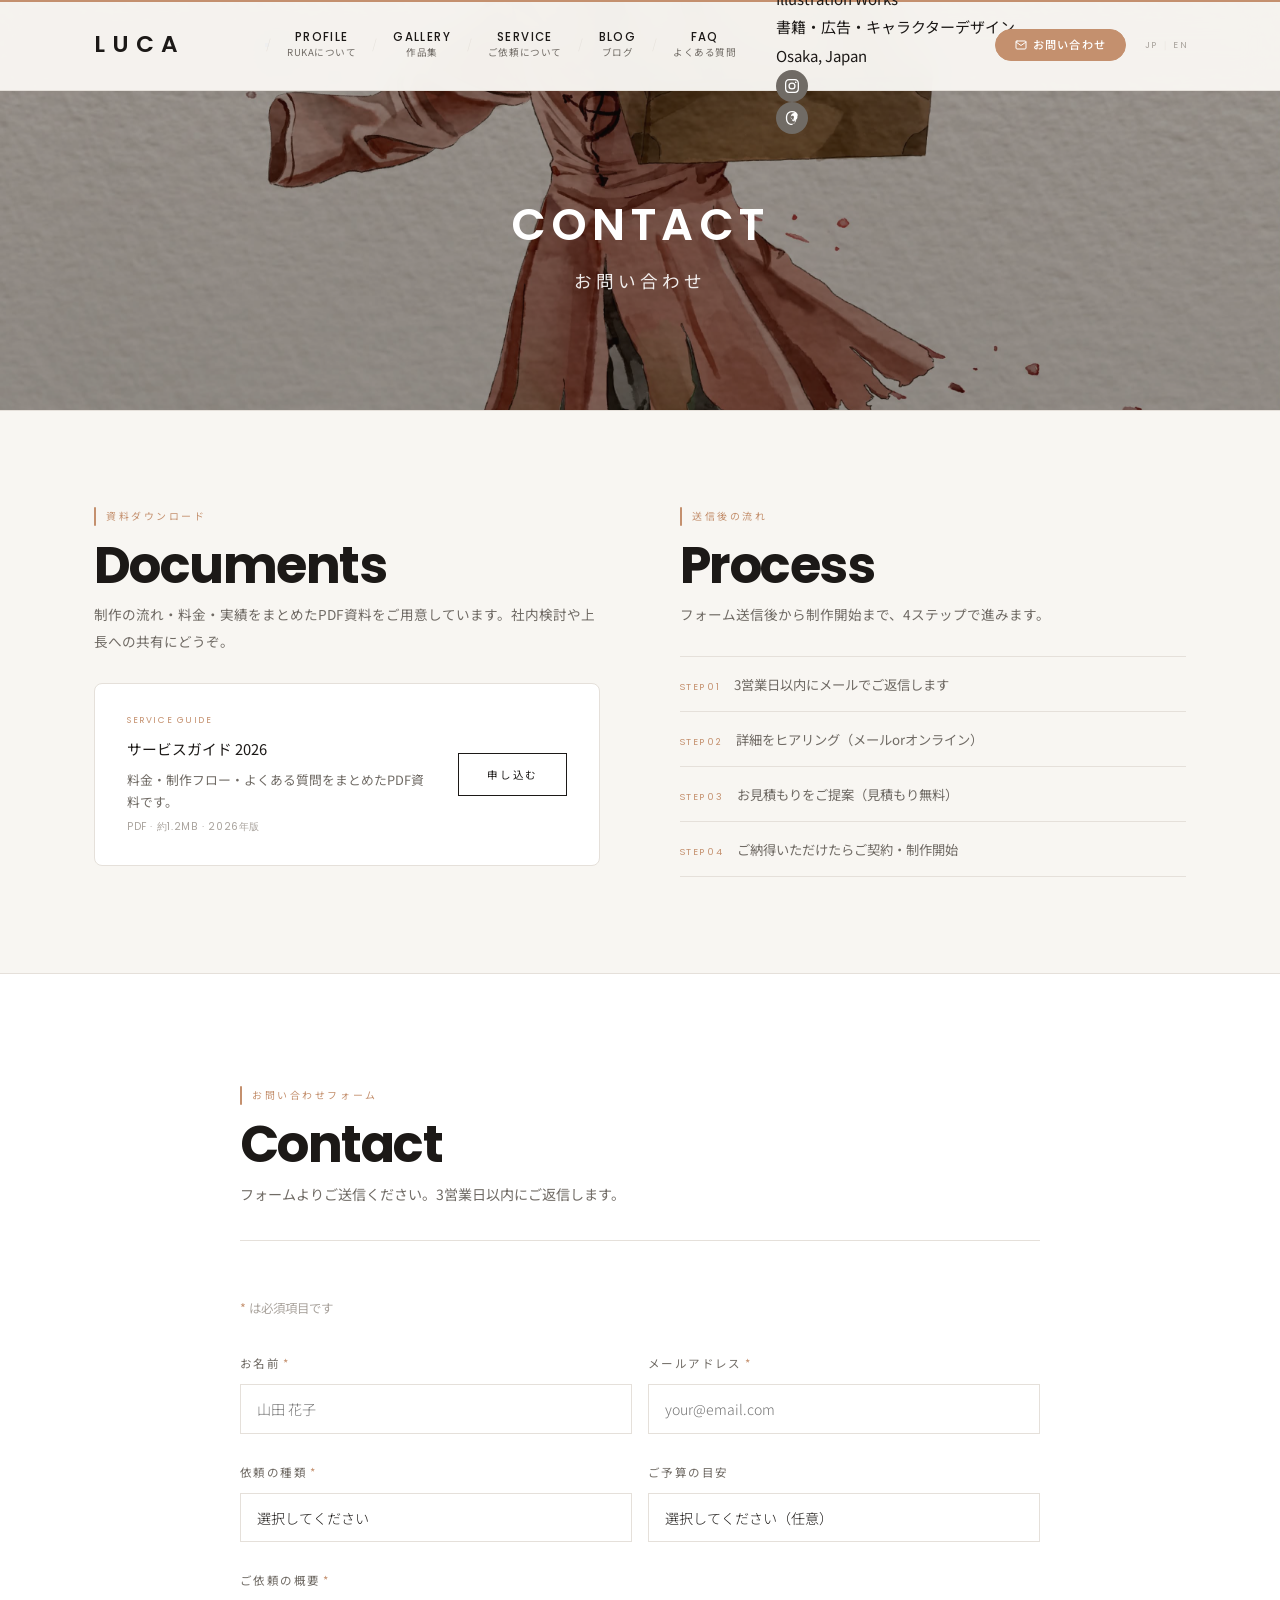
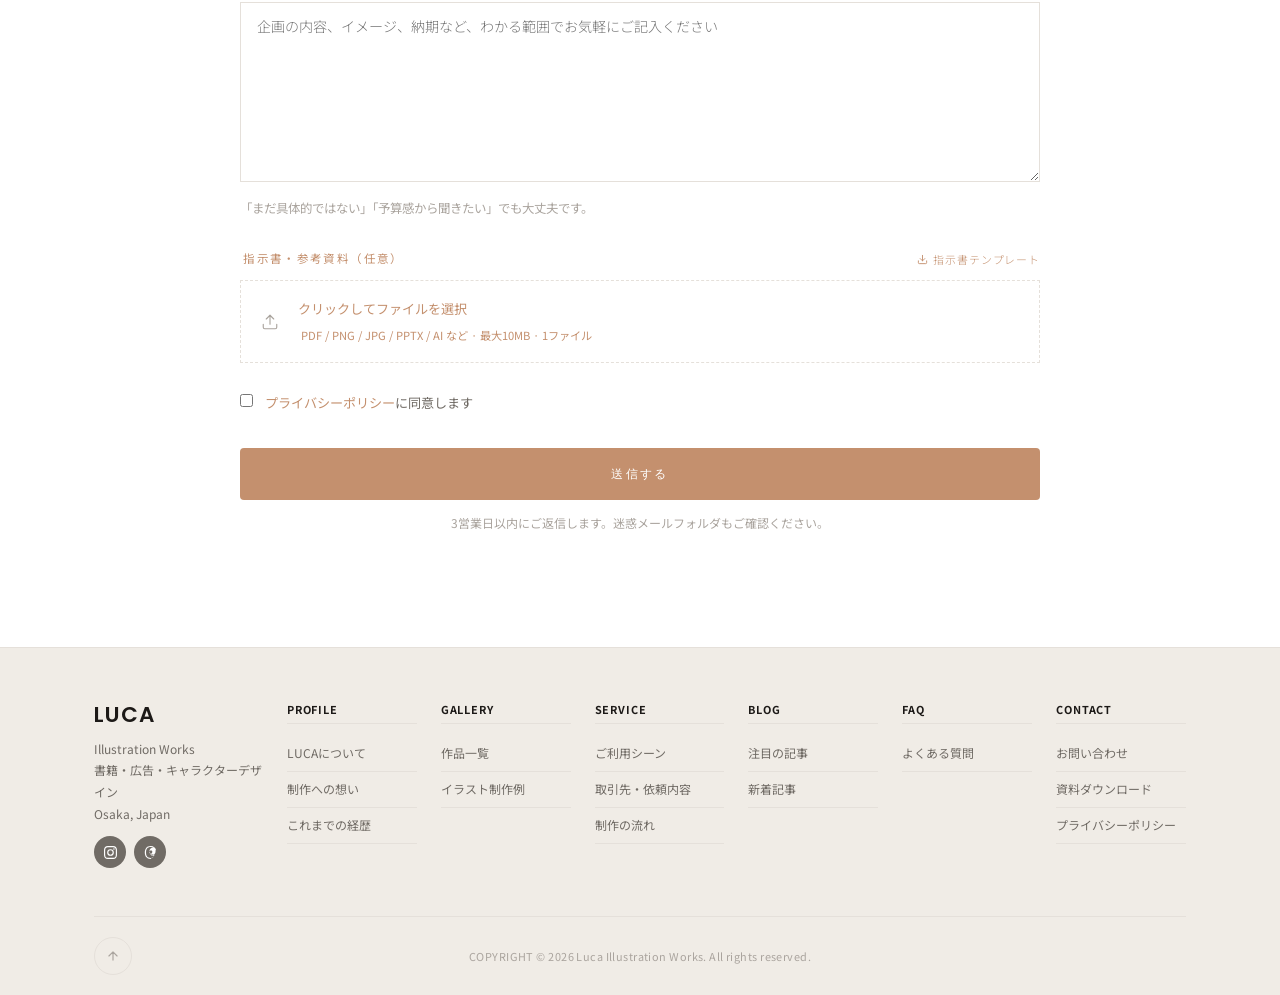
==== commit 20fa616a: "feat: 見出しCSS統一・SPナビブランド追加・各種デザイン調整 Co-Authored-By: Claude Sonnet 4.6 <noreply@anthropic.com>" ====
--- a/contact.html
+++ b/contact.html
@@ -7,14 +7,7 @@
   <link rel="stylesheet" href="style.css">
   <style>
     /* ── Design flowthrough ── */
-    .sec-deco-title {
-      font-family: var(--font-ja);
-      font-size: clamp(1.5rem, 2.8vw, 2.2rem);
-      font-weight: 700;
-      letter-spacing: .05em;
-      line-height: 1.3;
-      margin: .6rem 0 1rem;
-    }
+    .sec-deco-title { font-size: clamp(2rem, 4vw, 3.5rem); }
 
     /* ── Mid section ── */
     .contact-sub {
@@ -111,14 +104,7 @@
       border-bottom: 1px solid var(--border);
       max-width: 800px;
     }
-    .contact-form-head h2 {
-      font-family: 'Poppins', sans-serif;
-      font-size: clamp(1.8rem, 3vw, 2.6rem);
-      font-weight: 700;
-      letter-spacing: -.02em;
-      line-height: .95;
-      margin: .6rem 0 .75rem;
-    }
+    .contact-form-head h2 { margin: .6rem 0 .75rem; }
     .contact-form-head p { font-size: .88rem; color: var(--ink2); line-height: 2; }
     .contact-form-body   { max-width: 800px; margin: 0 auto; }
 
@@ -321,8 +307,8 @@
         </div>
         <ul class="nav-sub-list">
           <li><a href="profile.html#about">LUCAについて</a></li>
-          <li><a href="profile.html#philosophy">Philosophy</a></li>
-          <li><a href="profile.html#career">Career</a></li>
+          <li><a href="profile.html#philosophy">制作への想い</a></li>
+          <li><a href="profile.html#career">これまでの経歴</a></li>
         </ul>
       </div>
 
@@ -366,6 +352,7 @@
         </div>
       </div>
 
+
       <div class="nav-lang">
         <button class="lang-sw-btn" data-lang="ja">JP</button>
         <span class="lang-sw-sep">|</span>
@@ -377,6 +364,15 @@
         <a href="download.html" class="header-cta-btn header-cta-btn--outline"><svg width="14" height="14" viewBox="0 0 24 24" fill="none" stroke="currentColor" stroke-width="2" stroke-linecap="round" stroke-linejoin="round"><path d="M21 15v4a2 2 0 0 1-2 2H5a2 2 0 0 1-2-2v-4"/><polyline points="7 10 12 15 17 10"/><line x1="12" y1="15" x2="12" y2="3"/></svg>資料ダウンロード</a>
       </div>
 
+
+      <div class="nav-brand">
+        <a href="/" class="nav-brand-logo">LUCA</a>
+        <p class="nav-brand-tagline">Illustration Works<br>書籍・広告・キャラクターデザイン<br>Osaka, Japan</p>
+        <div class="nav-brand-sns">
+          <a href="https://www.instagram.com/imagen_luca?igsh=OGRra2x5NGVub3J4&utm_source=qr" class="ft-sns-icon" aria-label="Instagram" target="_blank" rel="noopener"><svg width="14" height="14" viewBox="0 0 24 24" fill="currentColor"><path d="M12 2.163c3.204 0 3.584.012 4.85.07 3.252.148 4.771 1.691 4.919 4.919.058 1.265.069 1.645.069 4.849 0 3.205-.012 3.584-.069 4.849-.149 3.225-1.664 4.771-4.919 4.919-1.266.058-1.644.07-4.85.07-3.204 0-3.584-.012-4.849-.07-3.26-.149-4.771-1.699-4.919-4.92-.058-1.265-.07-1.644-.07-4.849 0-3.204.013-3.583.07-4.849.149-3.227 1.664-4.771 4.919-4.919 1.266-.057 1.645-.069 4.849-.069zM12 0C8.741 0 8.333.014 7.053.072 2.695.272.273 2.69.073 7.052.014 8.333 0 8.741 0 12c0 3.259.014 3.668.072 4.948.2 4.358 2.618 6.78 6.98 6.98C8.333 23.986 8.741 24 12 24c3.259 0 3.668-.014 4.948-.072 4.354-.2 6.782-2.618 6.979-6.98.059-1.28.073-1.689.073-4.948 0-3.259-.014-3.667-.072-4.947-.196-4.354-2.617-6.78-6.979-6.98C15.668.014 15.259 0 12 0zm0 5.838a6.162 6.162 0 1 0 0 12.324 6.162 6.162 0 0 0 0-12.324zM12 16a4 4 0 1 1 0-8 4 4 0 0 1 0 8zm6.406-11.845a1.44 1.44 0 1 0 0 2.881 1.44 1.44 0 0 0 0-2.881z"/></svg></a>
+          <a href="https://www.threads.com/@imagen_luca?igshid=NTc4MTIwNjQ2YQ==" class="ft-sns-icon" aria-label="Threads" target="_blank" rel="noopener"><svg width="14" height="14" viewBox="0 0 24 24" fill="currentColor"><path d="M12.186 24h-.007c-3.581-.024-6.334-1.205-8.184-3.509C2.35 18.44 1.5 15.586 1.472 12.01v-.017c.03-3.579.879-6.43 2.525-8.482C5.845 1.205 8.6.024 12.18 0h.014c2.746.02 5.043.725 6.826 2.098 1.702 1.31 2.807 3.171 3.288 5.529l-2.498.368c-.79-3.971-3.277-5.996-7.617-6.006-2.915.015-5.084.925-6.45 2.706C4.48 6.094 3.76 8.499 3.737 11.99c.024 3.494.745 5.9 2.006 7.299 1.367 1.782 3.537 2.69 6.455 2.706 2.668-.012 4.52-.707 5.62-2.113.813-1.026 1.254-2.537 1.314-4.494a9.856 9.856 0 0 1-.65.032c-3.46 0-6.16-1.165-7.495-3.108-.753-1.08-1.057-2.4-.884-3.82.196-1.614.94-3.01 2.074-3.926 1.09-.882 2.483-1.297 4.044-1.2 1.877.12 3.34.965 4.22 2.398.69 1.124.99 2.635.89 4.494l-.005.091c-.042.966-.227 1.845-.555 2.62-.47 1.115-1.218 1.944-2.218 2.46-.56.29-1.17.467-1.82.525l-.022.002c-.172.015-.345.022-.52.022-1.71 0-3.234-.593-4.41-1.715.126 1.04.44 1.838.95 2.367.655.693 1.674 1.038 3.029 1.026.65-.006 1.22-.094 1.7-.26l.826 2.334c-.764.27-1.637.42-2.597.432zm.314-10.065c.144.023.285.034.42.034.51 0 .952-.152 1.316-.452.508-.419.837-1.068.978-1.932.101-.621.094-1.214-.022-1.715-.181-.779-.61-1.315-1.274-1.592a3.226 3.226 0 0 0-1.093-.196c-.85 0-1.567.275-2.076.796-.508.52-.793 1.265-.848 2.21-.06 1.003.184 1.828.706 2.39.484.52 1.197.813 2.057.857l-.164-.4z"/></svg></a>
+        </div>
+      </div>
     </nav>
     <div class="header-cta">
       <a href="contact.html" class="header-cta-btn header-cta-btn--fill"><svg width="12" height="12" viewBox="0 0 24 24" fill="none" stroke="currentColor" stroke-width="2" stroke-linecap="round" stroke-linejoin="round"><path d="M4 4h16c1.1 0 2 .9 2 2v12c0 1.1-.9 2-2 2H4c-1.1 0-2-.9-2-2V6c0-1.1.9-2 2-2z"/><polyline points="22,6 12,13 2,6"/></svg>お問い合わせ</a>
@@ -407,8 +403,8 @@
     <div class="contact-sub-grid">
 
       <div>
-        <span class="eyebrow">Documents</span>
-        <h2 class="sec-deco-title">資料ダウンロード</h2>
+        <span class="eyebrow">資料ダウンロード</span>
+        <h2 class="sec-deco-title">Documents</h2>
         <p class="contact-sub-lead">制作の流れ・料金・実績をまとめたPDF資料をご用意しています。社内検討や上長への共有にどうぞ。</p>
         <div class="cdl-card">
           <div>
@@ -422,8 +418,8 @@
       </div>
 
       <div>
-        <span class="eyebrow">Process</span>
-        <h2 class="sec-deco-title">送信後の流れ</h2>
+        <span class="eyebrow">送信後の流れ</span>
+        <h2 class="sec-deco-title">Process</h2>
         <p class="contact-sub-lead">フォーム送信後から制作開始まで、4ステップで進みます。</p>
         <ul class="contact-steps">
           <li><span class="cs-step-n">Step 01</span>3営業日以内にメールでご返信します</li>
@@ -431,11 +427,6 @@
           <li><span class="cs-step-n">Step 03</span>お見積もりをご提案（見積もり無料）</li>
           <li><span class="cs-step-n">Step 04</span>ご納得いただけたらご契約・制作開始</li>
         </ul>
-        <p class="contact-sub-info">
-          Email: <a href="mailto:info@luca-illustration.com">info@luca-illustration.com</a><br>
-          Instagram: <a href="#">@luca.illust</a>
-        </p>
-        <span class="status-open"><span class="status-dot"></span>現在受付中</span>
       </div>
 
     </div>
@@ -446,8 +437,8 @@
 <section class="sec-contact" id="contact-form">
   <div class="wrap">
     <div class="contact-form-head">
-      <span class="eyebrow">Contact</span>
-      <h2 class="sec-deco-title">お問い合わせフォーム</h2>
+      <span class="eyebrow">お問い合わせフォーム</span>
+      <h2 class="sec-deco-title">Contact</h2>
       <p>フォームよりご送信ください。3営業日以内にご返信します。</p>
     </div>
     <form id="contactForm" class="contact-form-body">
@@ -575,8 +566,8 @@
         <p class="ft-col-name"><a href="profile.html">Profile</a></p>
         <ul class="ft-col-links">
           <li><a href="profile.html#about">LUCAについて</a></li>
-          <li><a href="profile.html#philosophy">Philosophy</a></li>
-          <li><a href="profile.html#career">Career</a></li>
+          <li><a href="profile.html#philosophy">制作への想い</a></li>
+          <li><a href="profile.html#career">これまでの経歴</a></li>
         </ul>
       </div>
 
--- a/style.css
+++ b/style.css
@@ -799,6 +799,33 @@
   }
   .nav-overlay.open { opacity: 1; pointer-events: all; }
   .nav-close-btn { display: none; }
+  .nav-brand {
+    width: 100%;
+    padding: 1.25rem 0 .5rem;
+    border-top: 1px solid var(--border);
+    text-align: center;
+  }
+  .nav-brand-logo {
+    font-family: 'Poppins', sans-serif;
+    font-size: 1.05rem;
+    font-weight: 700;
+    letter-spacing: .1em;
+    color: var(--ink);
+    text-decoration: none;
+    display: block;
+    margin-bottom: .4rem;
+  }
+  .nav-brand-tagline {
+    font-size: .62rem;
+    color: var(--ink3);
+    line-height: 1.9;
+    margin-bottom: .75rem;
+  }
+  .nav-brand-sns {
+    display: flex;
+    justify-content: center;
+    gap: 1rem;
+  }
   .header-cta { display: none; }
   .nav-lang {
     display: flex;
@@ -812,7 +839,7 @@
     display: flex;
     flex-direction: column;
     gap: .6rem;
-    margin-top: .75rem;
+    margin-top: 1.5rem;
     width: 100%;
   }
   nav .nav-cta-wrap a {
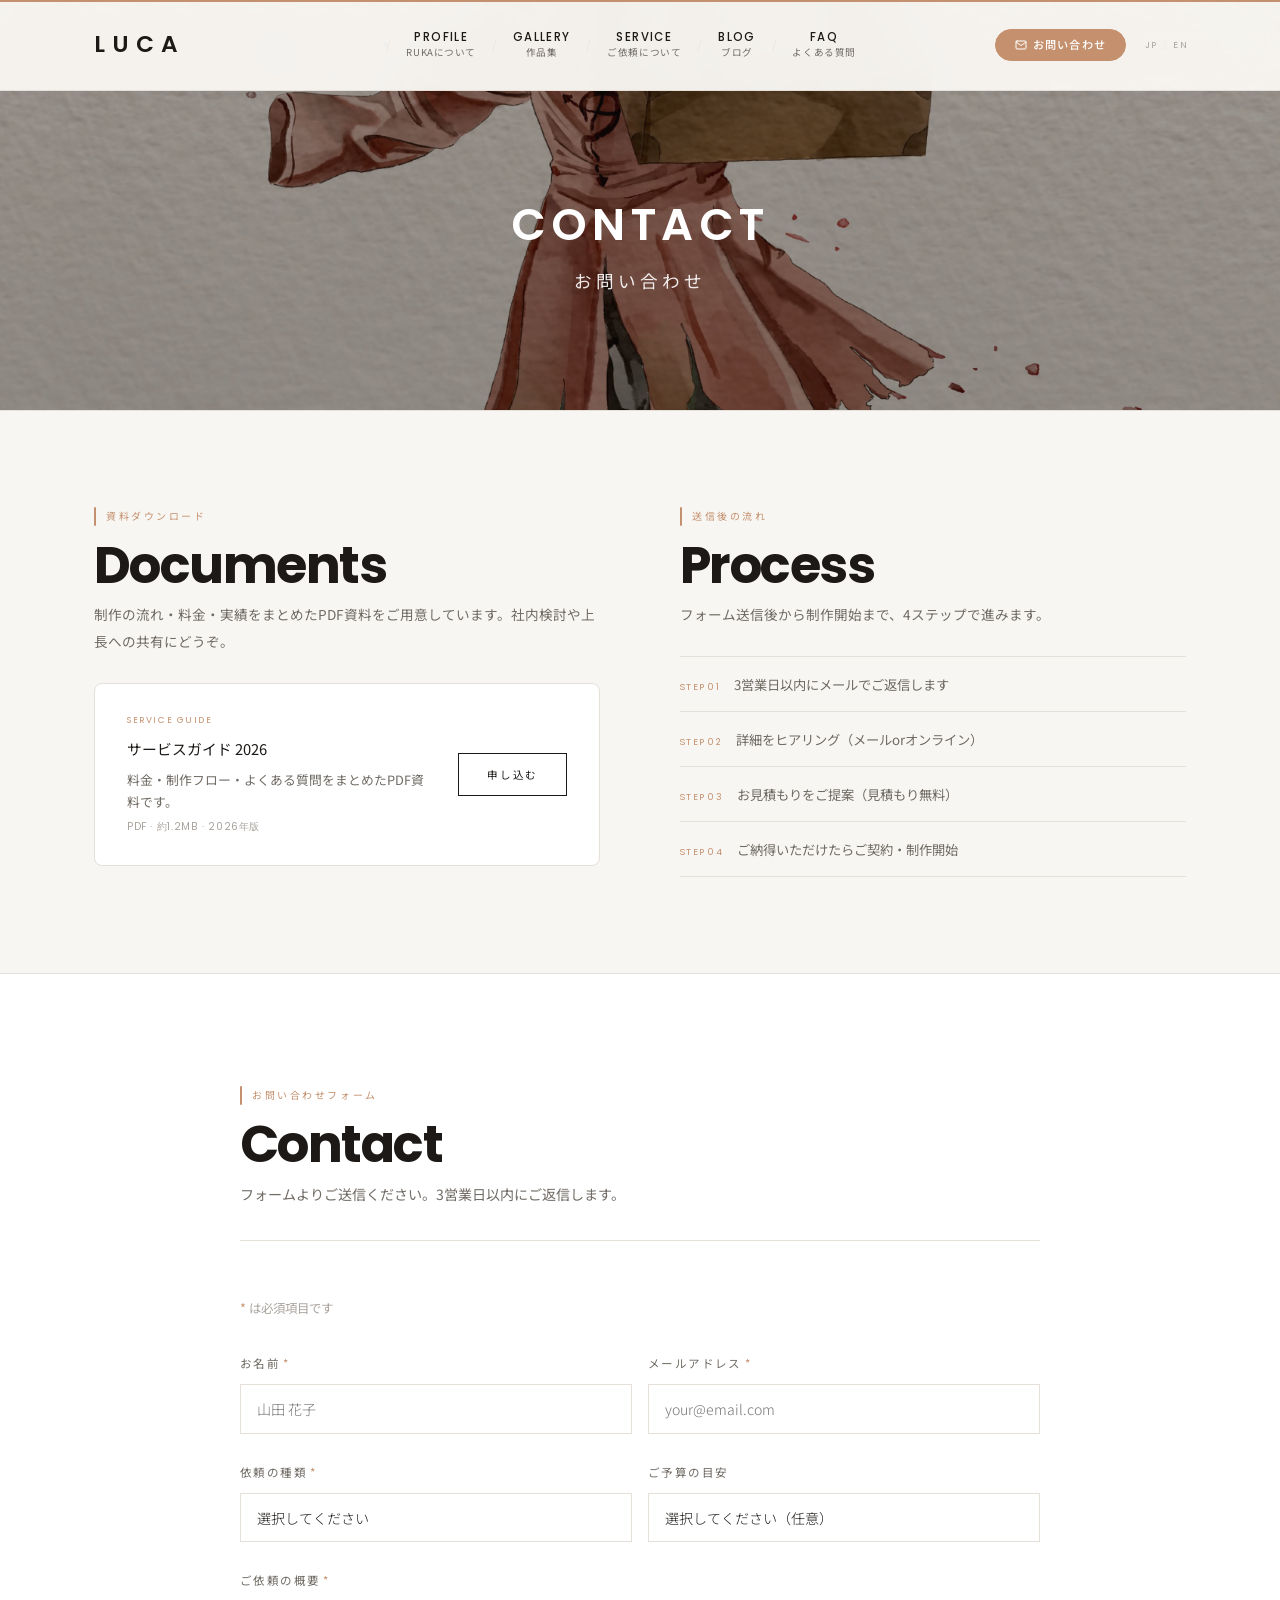
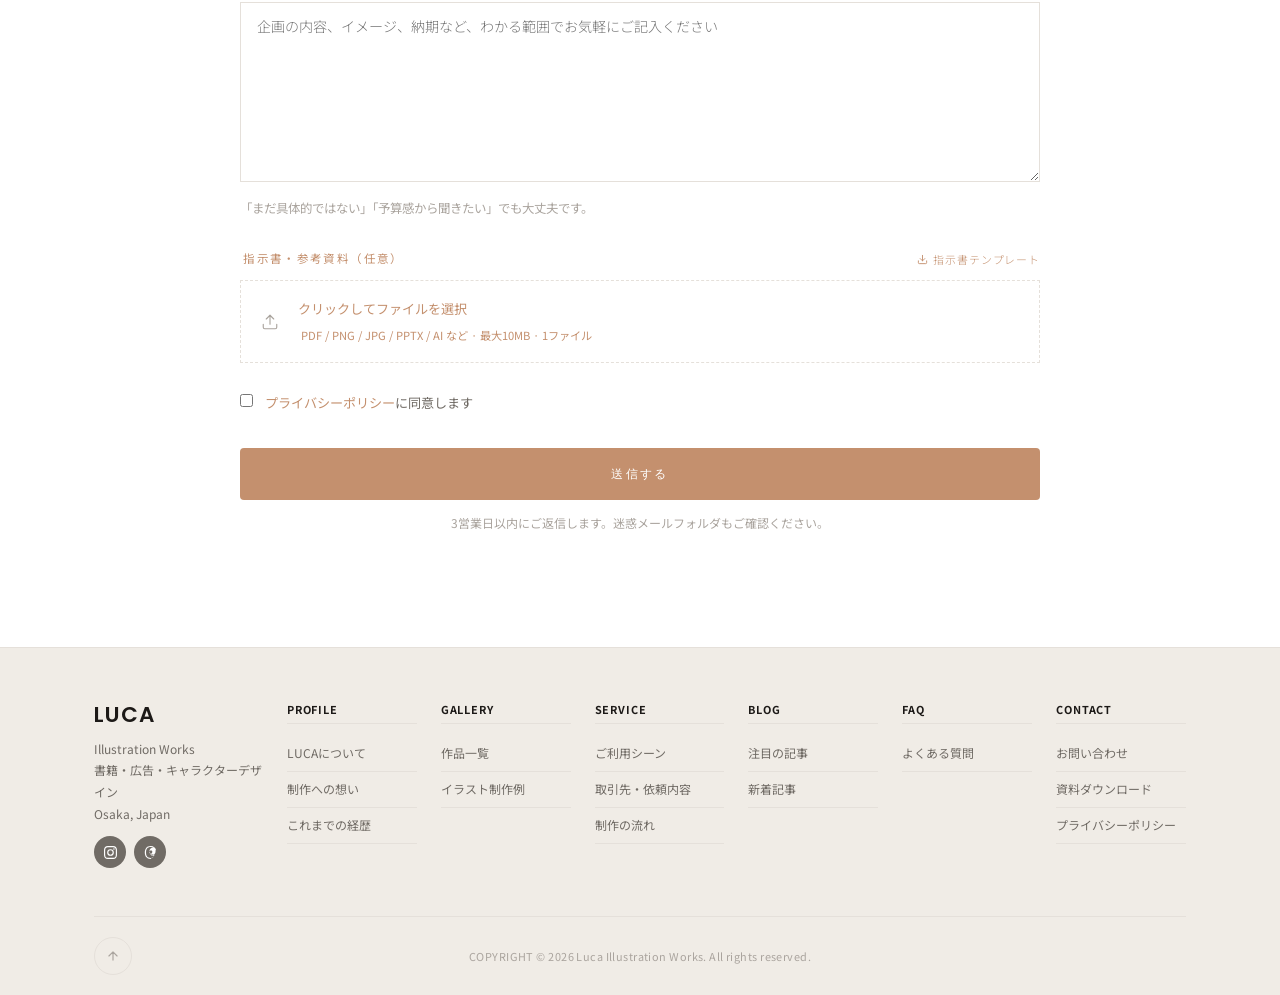
==== commit d23857f8: "feat: SPナビメニュー下部にブランドエリア（ロゴ・タグライン・SNS）を追加 Co-Authored-By: Claude Sonnet 4.6 <noreply@anthropic.com>" ====
--- a/contact.html
+++ b/contact.html
@@ -364,7 +364,6 @@
         <a href="download.html" class="header-cta-btn header-cta-btn--outline"><svg width="14" height="14" viewBox="0 0 24 24" fill="none" stroke="currentColor" stroke-width="2" stroke-linecap="round" stroke-linejoin="round"><path d="M21 15v4a2 2 0 0 1-2 2H5a2 2 0 0 1-2-2v-4"/><polyline points="7 10 12 15 17 10"/><line x1="12" y1="15" x2="12" y2="3"/></svg>資料ダウンロード</a>
       </div>
 
-
       <div class="nav-brand">
         <a href="/" class="nav-brand-logo">LUCA</a>
         <p class="nav-brand-tagline">Illustration Works<br>書籍・広告・キャラクターデザイン<br>Osaka, Japan</p>
@@ -373,6 +372,7 @@
           <a href="https://www.threads.com/@imagen_luca?igshid=NTc4MTIwNjQ2YQ==" class="ft-sns-icon" aria-label="Threads" target="_blank" rel="noopener"><svg width="14" height="14" viewBox="0 0 24 24" fill="currentColor"><path d="M12.186 24h-.007c-3.581-.024-6.334-1.205-8.184-3.509C2.35 18.44 1.5 15.586 1.472 12.01v-.017c.03-3.579.879-6.43 2.525-8.482C5.845 1.205 8.6.024 12.18 0h.014c2.746.02 5.043.725 6.826 2.098 1.702 1.31 2.807 3.171 3.288 5.529l-2.498.368c-.79-3.971-3.277-5.996-7.617-6.006-2.915.015-5.084.925-6.45 2.706C4.48 6.094 3.76 8.499 3.737 11.99c.024 3.494.745 5.9 2.006 7.299 1.367 1.782 3.537 2.69 6.455 2.706 2.668-.012 4.52-.707 5.62-2.113.813-1.026 1.254-2.537 1.314-4.494a9.856 9.856 0 0 1-.65.032c-3.46 0-6.16-1.165-7.495-3.108-.753-1.08-1.057-2.4-.884-3.82.196-1.614.94-3.01 2.074-3.926 1.09-.882 2.483-1.297 4.044-1.2 1.877.12 3.34.965 4.22 2.398.69 1.124.99 2.635.89 4.494l-.005.091c-.042.966-.227 1.845-.555 2.62-.47 1.115-1.218 1.944-2.218 2.46-.56.29-1.17.467-1.82.525l-.022.002c-.172.015-.345.022-.52.022-1.71 0-3.234-.593-4.41-1.715.126 1.04.44 1.838.95 2.367.655.693 1.674 1.038 3.029 1.026.65-.006 1.22-.094 1.7-.26l.826 2.334c-.764.27-1.637.42-2.597.432zm.314-10.065c.144.023.285.034.42.034.51 0 .952-.152 1.316-.452.508-.419.837-1.068.978-1.932.101-.621.094-1.214-.022-1.715-.181-.779-.61-1.315-1.274-1.592a3.226 3.226 0 0 0-1.093-.196c-.85 0-1.567.275-2.076.796-.508.52-.793 1.265-.848 2.21-.06 1.003.184 1.828.706 2.39.484.52 1.197.813 2.057.857l-.164-.4z"/></svg></a>
         </div>
       </div>
+
     </nav>
     <div class="header-cta">
       <a href="contact.html" class="header-cta-btn header-cta-btn--fill"><svg width="12" height="12" viewBox="0 0 24 24" fill="none" stroke="currentColor" stroke-width="2" stroke-linecap="round" stroke-linejoin="round"><path d="M4 4h16c1.1 0 2 .9 2 2v12c0 1.1-.9 2-2 2H4c-1.1 0-2-.9-2-2V6c0-1.1.9-2 2-2z"/><polyline points="22,6 12,13 2,6"/></svg>お問い合わせ</a>
--- a/style.css
+++ b/style.css
@@ -802,7 +802,6 @@
   .nav-brand {
     width: 100%;
     padding: 1.25rem 0 .5rem;
-    border-top: 1px solid var(--border);
     text-align: center;
   }
   .nav-brand-logo {
@@ -852,7 +851,7 @@
   }
 }
 .nav-lang { display: none; }
-@media (min-width: 961px) { .nav-cta-wrap { display: none; } }
+@media (min-width: 961px) { .nav-cta-wrap { display: none; } .nav-brand { display: none; } }
 @media (max-width: 640px) {
   .cta-inline {
     flex-direction: column;
